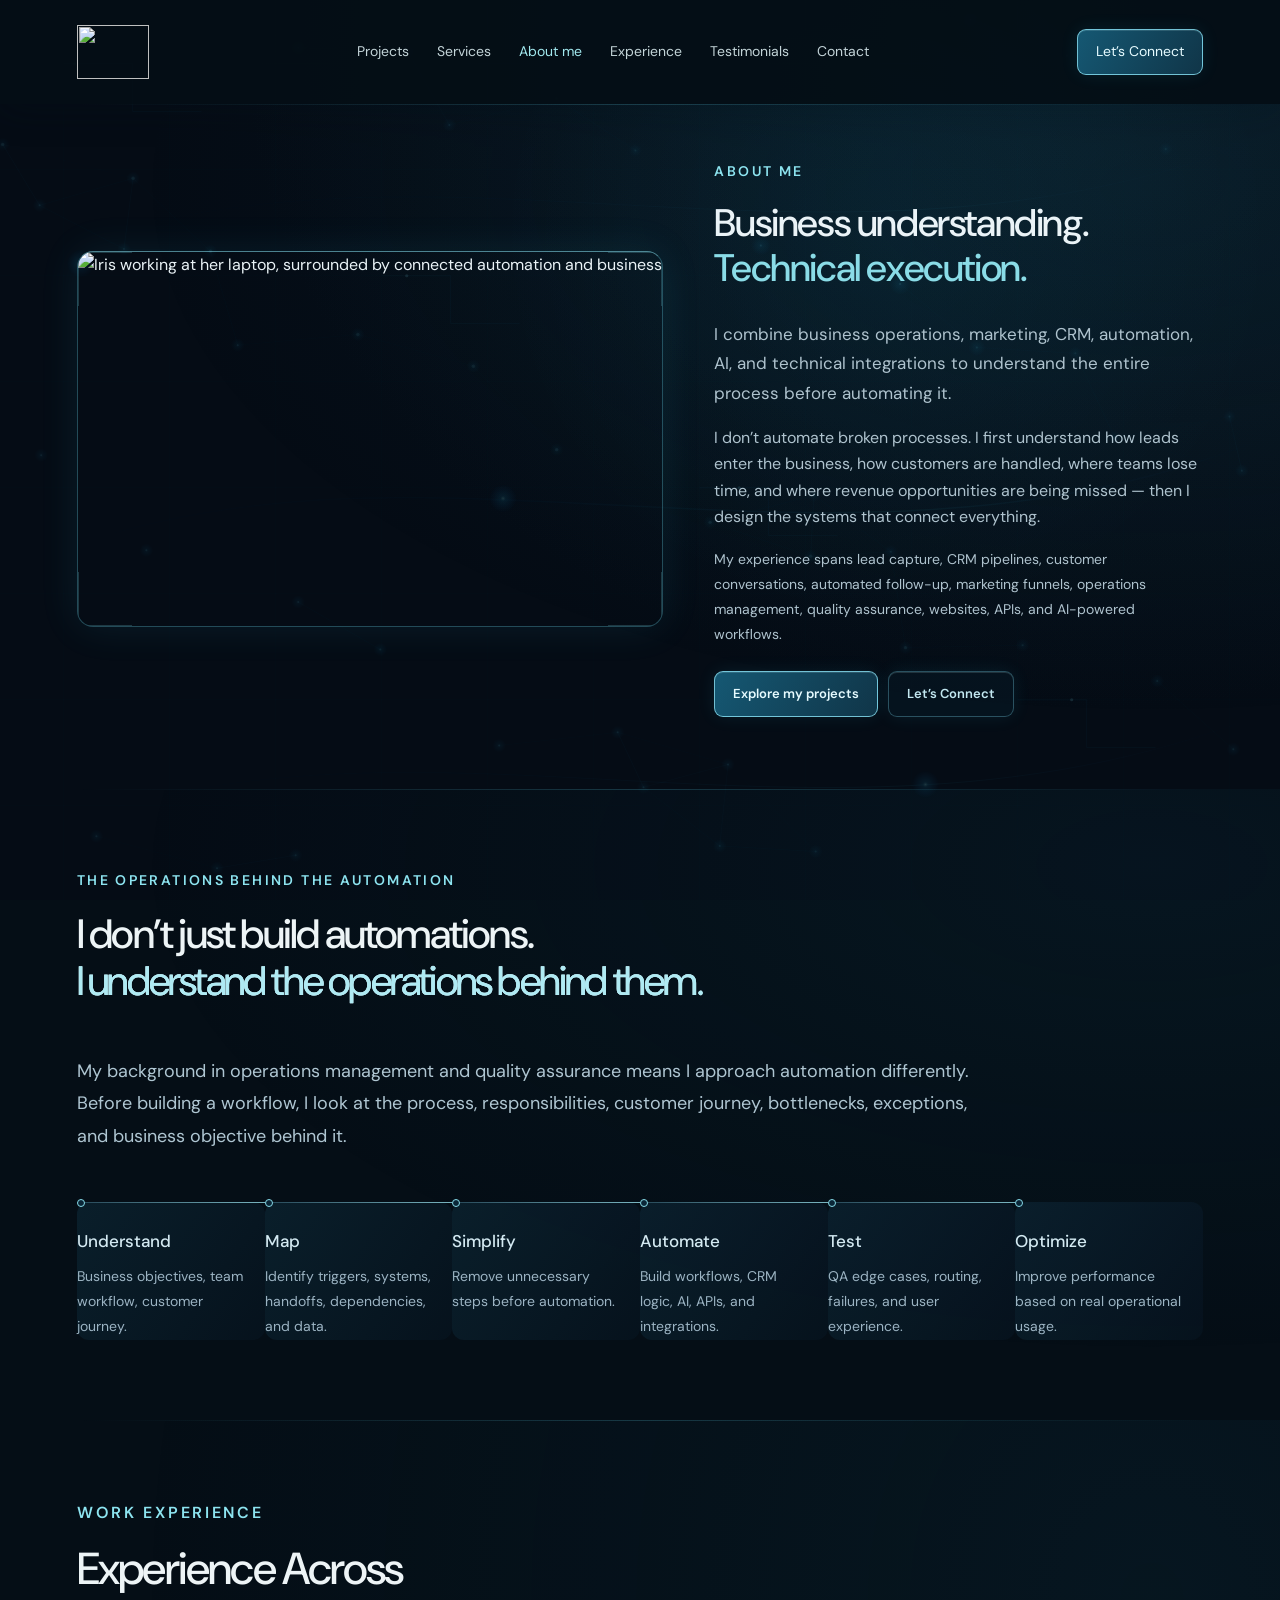
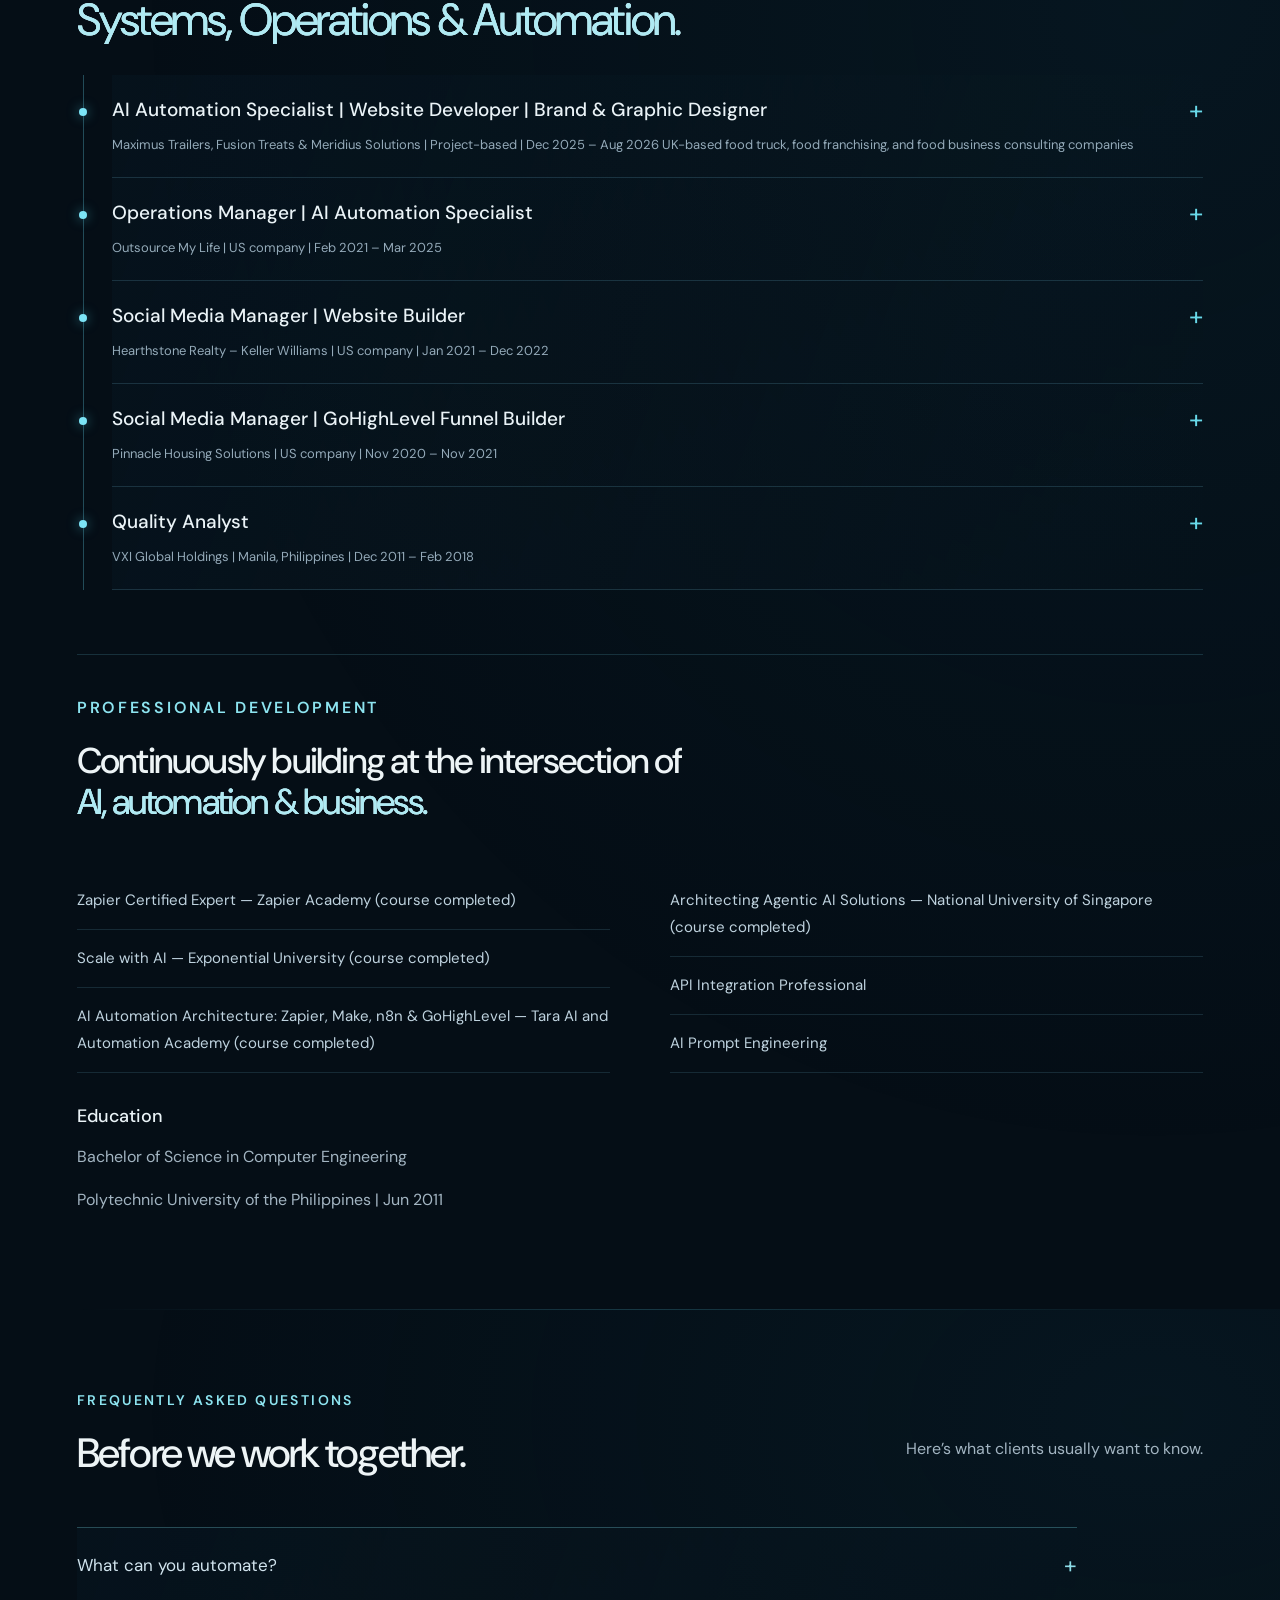
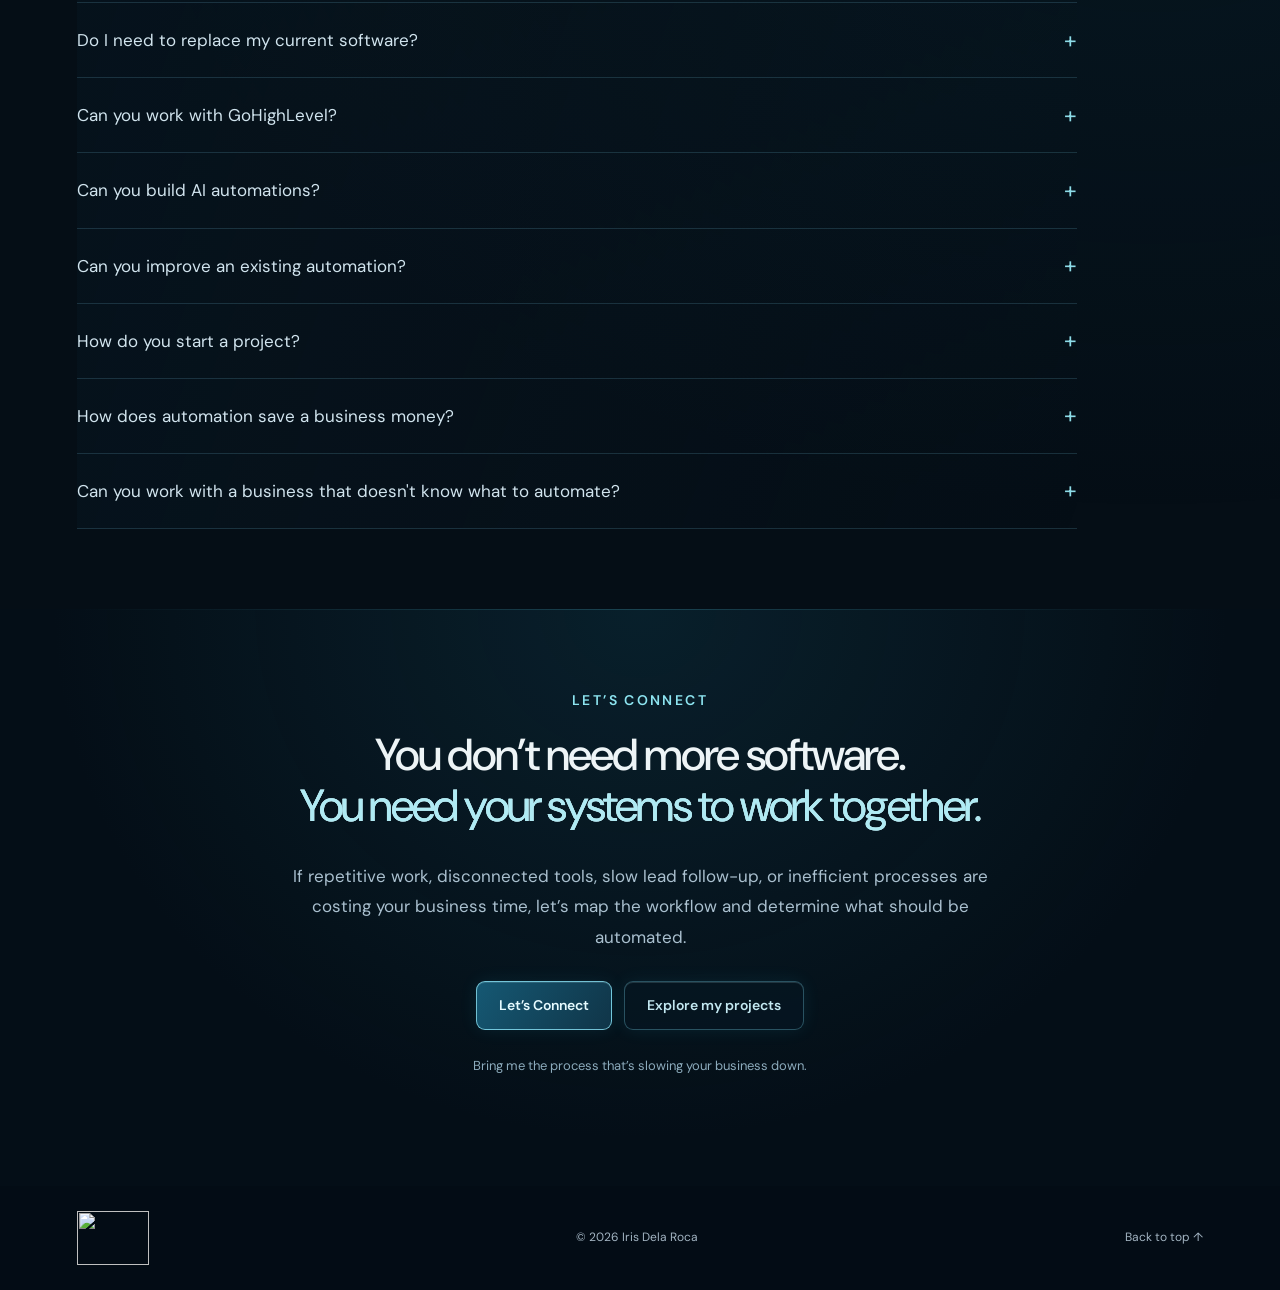
==== about.html @ f4da120c "Add files via upload" ====
<!doctype html><html lang="en"><head><meta charset="utf-8"><meta name="viewport" content="width=device-width,initial-scale=1"><meta name="theme-color" content="#030b16"><title>About Iris — Iris Dela Roca</title><meta name="description" content="Iris Dela Roca — AI & Workflow Automation Engineer. Explore AI agents, CRM workflows, API integrations, and business automation systems for US and UK clients."><link rel="icon" href="favicon.svg"><link rel="stylesheet" href="style.css?v=cyan-1"><link rel="stylesheet" href="effects.css?v=cyan-1"><link rel="stylesheet" href="hero-cinematic.css?v=3"><link rel="stylesheet" href="layout-refinement.css?v=7"><link rel="stylesheet" href="about-expansion.css?v=3"><link rel="stylesheet" href="connected-theme.css?v=1"></head><body class="about-route"><div class="ambient-scene" aria-hidden="true"><canvas id="neural-canvas"></canvas><div class="ambient-light"></div></div><a class="skip" href="#main">Skip to content</a><header><a class="signature brand-lockup" href="index.html" aria-label="Iris Dela Roca home"><img class="brand-logo" src="assets/idr-transparent.png" alt="" width="141" height="106"></a><nav aria-label="Main navigation"><a href="index.html#work">Projects</a><a href="index.html#services">Services</a><a href="about.html" aria-current="page">About me</a><a href="#experience">Experience</a><a href="index.html#testimonials">Testimonials</a><a href="index.html#contact">Contact</a></nav><a class="nav-contact" href="index.html#contact">Let’s Connect</a></header><main id="main" class="about-page"><section class="about-live-layout" aria-labelledby="about-page-title"><div class="about-art-crop"><div class="corner-signals" aria-hidden="true"><i></i><i></i><i></i><i></i></div><img src="assets/about-iris-full.png" alt="Iris working at her laptop, surrounded by connected automation and business workflow diagrams" width="1991" height="790" fetchpriority="high"></div><div class="about-live-copy"><p class="eyebrow">ABOUT ME</p><h1 id="about-page-title">Business understanding.<br><span>Technical execution.</span></h1><p class="lead">I combine business operations, marketing, CRM, automation, AI, and technical integrations to understand the entire process before automating it.</p><p>I don’t automate broken processes. I first understand how leads enter the business, how customers are handled, where teams lose time, and where revenue opportunities are being missed — then I design the systems that connect everything.</p><p class="about-experience-note">My experience spans lead capture, CRM pipelines, customer conversations, automated follow-up, marketing funnels, operations management, quality assurance, websites, APIs, and AI-powered workflows.</p><div class="actions"><a class="button" href="index.html#work">Explore my projects</a><a class="button secondary" href="index.html#contact">Let’s Connect</a></div></div></section><section id="about-difference" class="section about-difference"><div class="section-heading"><div><p class="eyebrow">THE OPERATIONS BEHIND THE AUTOMATION</p><h2>I don’t just build automations.<br><em>I understand the operations behind them.</em></h2></div></div><p class="difference-copy">My background in operations management and quality assurance means I approach automation differently. Before building a workflow, I look at the process, responsibilities, customer journey, bottlenecks, exceptions, and business objective behind it.</p><ol class="method-flow"><li><span class="method-node" aria-hidden="true"></span><h3>Understand</h3><p>Business objectives, team workflow, customer journey.</p></li><li><span class="method-node" aria-hidden="true"></span><h3>Map</h3><p>Identify triggers, systems, handoffs, dependencies, and data.</p></li><li><span class="method-node" aria-hidden="true"></span><h3>Simplify</h3><p>Remove unnecessary steps before automation.</p></li><li><span class="method-node" aria-hidden="true"></span><h3>Automate</h3><p>Build workflows, CRM logic, AI, APIs, and integrations.</p></li><li><span class="method-node" aria-hidden="true"></span><h3>Test</h3><p>QA edge cases, routing, failures, and user experience.</p></li><li><span class="method-node" aria-hidden="true"></span><h3>Optimize</h3><p>Improve performance based on real operational usage.</p></li></ol></section><section id="experience" class="section"><p class="eyebrow">WORK EXPERIENCE</p><h2>Experience Across<br><em>Systems, Operations &amp; Automation.</em></h2><div class="timeline"><details class="experience"><summary><span><h3>AI Automation Specialist | Website Developer | Brand &amp; Graphic Designer</h3><p>Maximus Trailers, Fusion Treats &amp; Meridius Solutions | Project-based | Dec 2025 – Aug 2026 UK-based food truck, food franchising, and food business consulting companies</p></span><span class="plus">+</span></summary><ul><li>Engaged by the founder of three UK-based businesses to deliver website development, brand design, marketing collateral, and CRM automation solutions.</li><li>Developed the Meridius Solutions website and created its logo and branded marketing materials for a franchise exhibition in London.</li><li>Designed business cards, banners, brochures, and flyers to support food business branding, franchise promotions, and marketing campaigns.</li><li>Configured GoHighLevel lead-capture and automated follow-up workflows to support customer inquiry management.</li><li>Delivered website, design, and automation projects during a UK engagement that included on-site work in Nottingham.</li></ul></details><details class="experience" ><summary><span><h3>Operations Manager | AI Automation Specialist</h3><p>Outsource My Life | US company | Feb 2021 – Mar 2025</p></span><span class="plus">+</span></summary><ul><li>Administered GoHighLevel and Podio CRM infrastructure for a 15-agent team, supporting contact management, pipeline tracking, and automated follow-up.</li><li>Built automated lead-capture and multi-channel follow-up workflows across email, SMS, calls, and messaging for real estate lead generation.</li><li>Configured GoHighLevel calendars, forms, funnels, and workflows to support lead management and customer onboarding.</li><li>Managed ClickUp task boards and coordinated team onboarding, contracts, and training schedules.</li><li>Oversaw payroll, invoicing, operational data monitoring, transaction deadlines, and document submissions.</li><li>Coordinated client status updates, agent meetings, and action items.</li></ul></details><details class="experience" ><summary><span><h3>Social Media Manager | Website Builder</h3><p>Hearthstone Realty – Keller Williams | US company | Jan 2021 – Dec 2022</p></span><span class="plus">+</span></summary><ul><li>Developed and maintained the company website, including property listings, branding, and lead-capture forms.</li><li>Managed Facebook, Instagram, and LinkedIn content, producing branded visual assets for real estate marketing and property promotions.</li><li>Coordinated digital marketing campaigns across social and web channels to support engagement and inbound inquiries.</li></ul></details><details class="experience" ><summary><span><h3>Social Media Manager | GoHighLevel Funnel Builder</h3><p>Pinnacle Housing Solutions | US company | Nov 2020 – Nov 2021</p></span><span class="plus">+</span></summary><ul><li>Built GoHighLevel funnels and automated lead-capture workflows to convert web-form and Facebook inquiries into managed buyer records.</li><li>Maintained contact and transaction data across Podio and other CRM systems.</li><li>Managed social media content and designed branded marketing materials.</li><li>Supported outbound calling and messaging campaigns using Mojo Dialer, Batch Dialer, and Lead Sherpa.</li><li>Coordinated buyer communications, appointments, transaction documentation, and follow-up activities.</li></ul></details><details class="experience" ><summary><span><h3>Quality Analyst</h3><p>VXI Global Holdings | Manila, Philippines | Dec 2011 – Feb 2018</p></span><span class="plus">+</span></summary><ul><li>Analyzed quality and performance trends, investigated process issues, and recommended corrective actions.</li><li>Provided feedback to product teams to support improvements in user experience.</li></ul></details></div><div id="professional-development" class="about-learning experience-learning"><div class="section-heading"><div><p class="eyebrow">PROFESSIONAL DEVELOPMENT</p><h2>Continuously building at the intersection of<br><em>AI, automation &amp; business.</em></h2></div></div><ul><li>Zapier Certified Expert — Zapier Academy (course completed)</li><li>Scale with AI — Exponential University (course completed)</li><li>AI Automation Architecture: Zapier, Make, n8n &amp; GoHighLevel — Tara AI and Automation Academy (course completed)</li><li>Architecting Agentic AI Solutions — National University of Singapore (course completed)</li><li>API Integration Professional</li><li>AI Prompt Engineering</li></ul><div><h3>Education</h3><p>Bachelor of Science in Computer Engineering</p><p class="muted">Polytechnic University of the Philippines | Jun 2011</p></div></div></section><section id="about-faq" class="section about-faq"><div class="section-heading"><div><p class="eyebrow">FREQUENTLY ASKED QUESTIONS</p><h2>Before we work together.</h2></div><p>Here’s what clients usually want to know.</p></div><div class="faq-list"><details><summary>What can you automate?<span aria-hidden="true">+</span></summary><div><p>I can automate lead capture, follow-up, CRM updates, notifications, customer communications, task routing, onboarding, marketing workflows, data synchronization, reporting processes, and many repetitive operational tasks. The exact architecture depends on how your business currently operates.</p></div></details><details><summary>Do I need to replace my current software?<span aria-hidden="true">+</span></summary><div><p>Not necessarily. I first assess the tools you already use. When possible, I connect and improve your existing stack through native integrations, APIs, webhooks, Zapier, Make, n8n, or GoHighLevel instead of forcing unnecessary platform changes.</p></div></details><details><summary>Can you work with GoHighLevel?<span aria-hidden="true">+</span></summary><div><p>Yes. My GoHighLevel work includes CRM configuration, pipelines, workflows, lead capture, forms, funnels, calendars, contact management, automated email/SMS follow-up, and integrations with external systems.</p></div></details><details><summary>Can you build AI automations?<span aria-hidden="true">+</span></summary><div><p>Yes. I work with AI-powered workflows, AI agents, LLM-based systems, automated customer interactions, routing logic, and integrations connecting AI with business applications.</p></div></details><details><summary>Can you improve an existing automation?<span aria-hidden="true">+</span></summary><div><p>Yes. I can audit the current workflow, identify unnecessary steps, broken logic, duplicate actions, poor handoffs, missing error handling, and opportunities to simplify the architecture.</p></div></details><details><summary>How do you start a project?<span aria-hidden="true">+</span></summary><div><p>I start by understanding the business objective and current workflow. Then I map the process, identify automation opportunities, design the architecture, build the system, test edge cases, and refine it before deployment.</p></div></details><details><summary>How does automation save a business money?<span aria-hidden="true">+</span></summary><div><p>Automation reduces the time employees spend on repetitive administrative work, minimizes avoidable manual errors, improves response speed, and allows teams to focus on work that requires human judgment, selling, service, and strategy.</p></div></details><details><summary>Can you work with a business that doesn't know what to automate?<span aria-hidden="true">+</span></summary><div><p>Yes. You don't need to arrive with a technical specification. Show me how the business currently works, where your team spends time, and where problems occur. I can help identify processes that are strong candidates for automation.</p></div></details></div></section><section class="section about-final-cta"><p class="eyebrow">LET’S CONNECT</p><h2>You don’t need more software.<br><em>You need your systems to work together.</em></h2><p>If repetitive work, disconnected tools, slow lead follow-up, or inefficient processes are costing your business time, let’s map the workflow and determine what should be automated.</p><div class="actions"><a class="button" href="mailto:Irisdigitalcreatives@gmail.com?subject=Discovery%20Call%20Inquiry">Let’s Connect</a><a class="button secondary" href="index.html#work">Explore my projects</a></div><p class="cta-note">Bring me the process that’s slowing your business down.</p></section></main><footer><a class="signature brand-lockup" href="index.html" aria-label="Iris Dela Roca home"><img class="brand-logo" src="assets/idr-transparent.png" alt="" width="141" height="106"></a><p>© 2026 Iris Dela Roca</p><a href="index.html">Back to top ↑</a></footer><script src="effects.js?v=refined-2" defer></script><script src="about-motion.js" defer></script><script src="connected-theme.js" defer></script></body></html>
---- style.css ----
@import url('https://fonts.googleapis.com/css2?family=Barlow+Condensed:wght@600;700;800&family=DM+Sans:wght@400;500;600;700&family=Allura&display=swap');
:root{color-scheme:dark;--bg:#040b12;--surface:#081420;--pink:#68dfff;--text:#edf6f8;--muted:#adbec3;--line:#153552}*{box-sizing:border-box}html{scroll-behavior:smooth;scroll-padding-top:30px}body{margin:0;background:var(--bg);color:var(--text);font-family:'DM Sans',Arial,sans-serif;font-size:16px;line-height:1.7}a{color:inherit;text-decoration:none}a,summary{ -webkit-tap-highlight-color:transparent}a:focus-visible,summary:focus-visible{outline:2px solid var(--pink);outline-offset:6px}a:hover{color:var(--pink)}header{max-width:1440px;margin:auto;padding:25px 5%;display:flex;align-items:center;justify-content:space-between;gap:28px;border-bottom:1px solid var(--line)}.signature{font-family:'Allura','Brush Script MT',cursive;font-size:36px;white-space:nowrap;line-height:1.1}.signature span{font-family:Georgia;font-size:25px;color:var(--pink);margin-left:6px}nav{display:flex;gap:24px;font-size:14px}nav a{color:#c3d4d8}.nav-contact{font-size:14px;border:1px solid #406069;padding:10px 18px;border-radius:30px}.nav-contact span{margin-left:10px}.hero{max-width:1440px;margin:auto;min-height:690px;padding:80px 5% 0;position:relative;display:grid;grid-template-columns:1fr 1fr;align-items:center;overflow:hidden;background:radial-gradient(ellipse at 75% 43%,#102d4766,transparent 65%)}.hero-copy{position:relative;z-index:2;padding-bottom:60px}.eyebrow{font-size:12px;letter-spacing:2.7px;font-weight:600;color:var(--pink);margin:0 0 26px}.hero h1{font-family:'Barlow Condensed','Arial Narrow',sans-serif;font-size:clamp(88px,9.6vw,150px);font-weight:800;line-height:.95;letter-spacing:-2px;text-transform:uppercase;margin:0 0 26px;position:relative}.hero h1 span{color:#9deaff;text-shadow:0 2px 0 #24778d,0 0 35px #32ccf540}.hero h1 i{font-size:62px;font-style:normal;position:absolute;top:16px;margin-left:24px;color:#87e6ff;font-weight:400}.hero-description{max-width:460px;color:#bfd4d9;font-size:17px;line-height:1.9}.actions{display:flex;gap:14px;margin-top:28px;flex-wrap:wrap}.button{padding:13px 23px;border-radius:5px;background:var(--pink);color:#091622;font-weight:700;font-size:14px;box-shadow:0 0 30px #57dcff25;transition:transform .2s}.button:hover{transform:translateY(-3px);color:#091622;background:#9deaff}.button span{margin-left:24px}.button.secondary{background:transparent;border:1px solid #486870;color:var(--text);box-shadow:none}.location{font-size:13px;color:var(--muted);margin-top:28px}.location span{padding:0 10px;color:#436a74}.hero-visual{position:relative;align-self:stretch;display:flex;align-items:center;margin-left:-35px}.hero-visual img{display:block;width:118%;max-width:750px;height:auto;margin-left:-8%;mix-blend-mode:screen}.visual-tag{position:absolute;background:#0a1926d9;border:1px solid #3a7b8c;border-radius:5px;box-shadow:0 0 25px #54d4f622;padding:11px 17px;font-size:12px;letter-spacing:2px;backdrop-filter:blur(10px)}.tag-one{top:14%;right:8%;transform:rotate(7deg)}.tag-two{bottom:22%;left:4%;transform:rotate(-6deg)}.visual-caption{position:absolute;bottom:10%;right:6%;font-size:11px;letter-spacing:2px;color:#9ad1df}.hero-bottom{grid-column:1/-1;display:flex;justify-content:space-between;padding:22px 0;border-top:1px solid var(--line);font-size:12px;letter-spacing:1.5px;color:#9bb4bb}.tools{padding:28px 5%;border-block:1px solid var(--line);background:#07121d;display:flex;justify-content:center;gap:4%;align-items:center;flex-wrap:wrap;font-size:21px;font-weight:600;color:#c8d5d9}.tools b{color:#55b8d2;font-size:17px}.section{max-width:1280px;margin:auto;padding:98px 40px;border-bottom:1px solid var(--line)}h2{font-size:clamp(36px,4.5vw,62px);line-height:1.13;font-weight:500;letter-spacing:-2px;margin:0 0 40px}h2 em{font-family:Georgia,serif;font-weight:400;color:var(--pink)}.about{display:grid;grid-template-columns:.9fr 1.3fr;gap:80px}.lead{font-size:17px;color:#c2d1d5;margin:0;line-height:1.95}.text-link{color:var(--pink);border-bottom:1px solid #356a78;display:inline-block;padding-bottom:4px;font-size:14px}.facts{display:flex;gap:25px;justify-content:space-between;margin-top:35px;padding-top:25px;border-top:1px solid var(--line)}.facts strong{display:block;font-size:25px;font-weight:500}.facts span{font-size:12px;color:var(--muted)}.section-heading{display:flex;justify-content:space-between;align-items:end;gap:25px}.section-heading>p{font-size:14px;color:var(--muted);margin-bottom:43px}.service-grid{display:grid;grid-template-columns:repeat(4,1fr);border:1px solid var(--line)}.service{background:linear-gradient(140deg,#0c1e2e,#060f17);padding:30px 26px;display:flex;flex-direction:column;border-right:1px solid var(--line)}.service:last-child{border:0}.number{color:var(--pink);font-size:13px;letter-spacing:1px}h3{font-size:23px;line-height:1.3;font-weight:500;margin:28px 0 16px}.service p{font-size:15px;line-height:1.8;color:var(--muted);margin:0 0 30px}.meta{font-size:12px;color:#98d3e3;margin-top:auto}.skills{border:1px solid var(--line);border-top:0;padding:20px 26px}.skills summary{cursor:pointer;list-style:none;font-size:14px;display:flex;justify-content:space-between}.skills>div{display:grid;grid-template-columns:1fr 1fr;gap:8px 35px;color:var(--muted);font-size:15px}.work-grid{display:grid;grid-template-columns:1fr 1fr;gap:22px}.work-card{padding:34px;background:radial-gradient(ellipse at 100% 0%,#20536070,transparent 65%),#08141f;border:1px solid #193f63;position:relative;min-height:310px;transition:border-color .2s}.work-card:hover{border-color:var(--pink)}.work-top{display:flex;justify-content:space-between;gap:20px;align-items:center;font-size:12px;color:#9dd3e1}.work-top>span:first-child{font:italic 28px Georgia;color:#509aae}.work-card h3{font-size:29px;max-width:440px;margin:34px 0 18px}.work-card p{font-size:15px;color:var(--muted);max-width:490px}.experience{border-top:1px solid var(--line);padding:25px 0}.experience:last-child{border-bottom:1px solid var(--line)}.experience summary{list-style:none;display:flex;gap:30px;cursor:pointer;align-items:start}.experience summary::-webkit-details-marker,.skills summary::-webkit-details-marker{display:none}.experience .number{padding-top:6px}.experience h3{font-size:21px;margin:0 0 10px}.experience summary p{margin:0;color:var(--muted);font-size:14px}.plus{color:var(--pink);font-size:26px;margin-left:auto;line-height:1}.experience[open] .plus{transform:rotate(45deg)}.experience ul{padding-left:65px;max-width:1050px;font-size:15px;color:#b7c7cb}.experience li{margin:10px 0}.development{display:grid;grid-template-columns:1.25fr 1fr;gap:65px;padding-top:30px}.development h3{font-size:19px}.development p,.development li{font-size:14px;color:var(--muted)}.development ul{padding-left:20px}.testimonials{text-align:center}.testimonial-empty{max-width:650px;margin:auto;padding:12px 30px 28px;border:1px solid var(--line);background:linear-gradient(110deg,#0b1d2d,#07111b)}.testimonial-empty>span{font:70px Georgia;color:var(--pink);line-height:1.2}.testimonial-empty p{margin:0;color:var(--muted)}.contact{background:radial-gradient(ellipse at 90% 100%,#175d7055,transparent 65%);padding-bottom:85px}.contact h2{font-size:clamp(48px,6.4vw,90px)}.contact h2>span{float:right;color:var(--pink)}.email{display:inline-block;font-size:clamp(18px,2.5vw,31px);border-bottom:1px solid var(--pink);padding-bottom:7px;overflow-wrap:anywhere}.contact-links{display:flex;flex-wrap:wrap;gap:40px;margin-top:38px;color:var(--muted);font-size:14px}footer{max-width:1280px;margin:auto;padding:35px 40px;display:flex;align-items:center;justify-content:space-between;gap:20px}footer p,footer>a:last-child{font-size:12px;color:var(--muted)}.skip{position:fixed;top:-100px;background:var(--pink);color:black;z-index:10;padding:12px}.skip:focus{top:0}@media(min-width:1600px){.hero{min-height:780px}}@media(max-width:1100px){nav{gap:15px}header{flex-wrap:wrap}header nav{order:3;width:100%;justify-content:center}.hero{min-height:620px;padding-top:50px}.service-grid{grid-template-columns:1fr 1fr}.service:nth-child(2){border-right:0}.service:nth-child(-n+2){border-bottom:1px solid var(--line)}.about{gap:40px}.hero h1 i{font-size:40px}.visual-caption{display:none}}@media(max-width:700px){header{padding:22px 6%;gap:22px}.signature{font-size:32px}nav{overflow:auto;justify-content:flex-start!important;gap:23px;padding-bottom:4px}.nav-contact{font-size:12px;padding:8px 12px}.hero{display:flex;flex-direction:column;padding:48px 6% 0;align-items:stretch}.hero-copy{padding:0}.hero h1{font-size:clamp(82px,19vw,132px)}.hero h1 i{font-size:46px}.eyebrow{font-size:11px;letter-spacing:1.8px}.hero-description{font-size:15px}.hero-visual{margin:-15px -6% 0;height:auto;aspect-ratio:1/1}.hero-visual img{width:100%;margin:0}.tag-one{right:10%;top:17%}.tag-two{left:8%;bottom:16%}.hero-bottom{font-size:10px;letter-spacing:.5px;gap:22px}.tools{font-size:16px;gap:15px 22px;padding:22px}.tools b{font-size:12px}.section{padding:65px 6%}.about{grid-template-columns:1fr;gap:32px}.lead{font-size:16px}.facts{gap:18px}.facts strong{font-size:23px}.facts span{font-size:12px}.section-heading{display:block}.section-heading>p{margin-top:-18px;margin-bottom:28px}.service-grid,.work-grid,.skills>div,.development{grid-template-columns:1fr}.service{border-right:0;border-bottom:1px solid var(--line)!important;padding:27px}.service:last-child{border-bottom:0!important}.service h3{margin-top:20px}.service p{margin-bottom:18px}.work-card{padding:26px;min-height:0}.work-card h3{font-size:27px}.experience summary{gap:15px}.experience h3{font-size:18px}.experience ul{padding-left:37px;font-size:14px}.development{gap:12px}.contact-links{gap:20px;flex-direction:column}.contact h2>span{font-size:50px}.email{font-size:18px}.contact{padding-bottom:60px}footer{padding:28px 6%;flex-wrap:wrap}footer .signature{width:100%}h2{letter-spacing:-1.1px}.location{font-size:12px}}@media(prefers-reduced-motion:reduce){html{scroll-behavior:auto}*{transition:none!important}}

/* Portrait-led introduction matching the supplied reference. */
:root{--bg:#050e16;--pink:#43d8ff}body{background:linear-gradient(115deg,#081420 0%,#050d15 60%);background-attachment:fixed}header{border-bottom:0}.reference-hero{max-width:1200px;min-height:740px;padding:100px 5% 135px;display:grid;grid-template-columns:minmax(0,1.24fr) minmax(0,1fr);gap:65px;align-items:center;background:none;overflow:visible}.reference-hero .hero-copy{padding:0}.reference-hero .eyebrow{font-size:11px;letter-spacing:2.4px;margin:0 0 13px}.reference-hero h1{font-family:Georgia,'Times New Roman',serif;font-size:clamp(42px,4.8vw,64px);line-height:1.13;letter-spacing:-2.3px;text-transform:none;margin:0 0 24px;font-weight:700;white-space:nowrap}.reference-hero .hero-role{font-family:'DM Sans',Arial,sans-serif;font-size:clamp(30px,3.4vw,44px);line-height:1.27;letter-spacing:0;font-weight:700;margin:0 0 24px}.hero-role span{color:var(--pink)}.hero-subtitle{font-size:16px;line-height:1.55;margin:0 0 12px}.reference-hero .hero-description{font-size:14px;line-height:1.65;color:#97a6aa;max-width:520px;margin:0}.hero-motto{font-size:12px;font-weight:700;letter-spacing:2.3px;color:var(--pink);margin:18px 0 30px}.reference-hero .actions{gap:11px;margin:0}.reference-hero .button{font-size:13px;padding:10px 20px;border-radius:6px;box-shadow:none;line-height:1.6}.reference-hero .button span{margin-left:8px}.reference-hero .button.secondary{border-color:#183e61;font-weight:500;background:#0b1d2d66}.portrait-frame{position:relative;width:100%;max-width:420px;justify-self:end;aspect-ratio:335/420}.portrait-frame img{display:block;position:relative;width:100%;height:100%;object-fit:cover;object-position:50% center;border-radius:49% 49% 24% 24% / 29% 29% 20% 20%;border:1px solid #51c6e5;box-shadow:0 18px 50px #37caf118}.portrait-backdrop{position:absolute;inset:14% -3.5% -4% 5%;background:var(--pink);border-radius:50%;transform:rotate(-10deg)}.portrait-dot{position:absolute;border-radius:50%;background:var(--pink)}.dot-top{right:-3%;top:9%;width:16px;height:16px}.dot-bottom{left:-3%;bottom:17%;width:8px;height:8px}@media(max-width:1100px){.reference-hero{gap:50px;padding-top:80px;padding-bottom:110px;min-height:670px}.reference-hero h1{font-size:52px}.reference-hero .hero-role{font-size:36px}.hero-subtitle{font-size:14px}.reference-hero .hero-description{font-size:13px}.hero-motto{font-size:11px}.reference-hero .button{font-size:12px}}@media(max-width:760px){.reference-hero{padding:55px 6% 75px;min-height:0;grid-template-columns:1fr;gap:50px}.reference-hero h1{font-size:clamp(38px,9vw,58px);white-space:normal;letter-spacing:-1.5px}.reference-hero .hero-role{font-size:clamp(28px,6.5vw,38px)}.reference-hero .hero-description{font-size:16px}.hero-subtitle{font-size:16px}.reference-hero .eyebrow{font-size:12px}.reference-hero .button{font-size:14px}.hero-motto{font-size:12px}.portrait-frame{justify-self:center;width:85%;max-width:380px}.reference-hero .actions{margin:0}}

/* Personal introduction: deliberate entrance motion and a signature accent. */
.reference-hero .eyebrow{font-size:14px;letter-spacing:1.4px;text-transform:none}
.reference-hero h1.iris-name{position:relative;display:table;font-size:clamp(76px,8vw,108px);line-height:1.05;letter-spacing:-4px;margin:0 0 28px;padding-bottom:10px}
.reference-hero h1.iris-name .iris-letter{display:inline-block;color:#edf6f8;text-shadow:none;animation:iris-letter-in 900ms cubic-bezier(.2,.7,.2,1) both}
.iris-letter:nth-child(2){animation-delay:90ms!important}.iris-letter:nth-child(3){animation-delay:180ms!important}.iris-letter:nth-child(4){animation-delay:270ms!important}
.iris-name:after{content:"";position:absolute;bottom:0;left:3px;width:100%;height:2px;background:linear-gradient(90deg,#43d8ff,#b9f0ff,transparent);transform-origin:left;animation:iris-underline 1s cubic-bezier(.16,1,.3,1) 500ms both}
.reference-hero .hero-role .your-script{font-family:'Allura','Brush Script MT',cursive;font-size:1.6em;font-weight:400;color:#fff;line-height:.7;display:inline-block;vertical-align:baseline;margin-right:8px;letter-spacing:0;text-shadow:none}
.reference-hero .hero-role{line-height:1.38}.reference-hero .hero-subtitle,.reference-hero .hero-description,.reference-hero .hero-motto,.reference-hero .actions{animation:iris-rise-in 800ms ease-out 250ms both}
.reference-hero .portrait-frame{animation:iris-rise-in 1100ms cubic-bezier(.2,.7,.2,1) 150ms both}
.portrait-backdrop{animation:iris-halo-breathe 4s ease-in-out 2}
.reference-hero .button{transition:transform 200ms ease,box-shadow 200ms ease,background 200ms ease}
.reference-hero .button:hover{transform:translateY(-3px);box-shadow:0 8px 25px #43d8ff25}
@keyframes iris-letter-in{from{opacity:0;transform:translateY(22px) rotate(3deg);filter:blur(5px)}to{opacity:1;transform:translateY(0) rotate(0);filter:blur(0)}}
@keyframes iris-underline{from{transform:scaleX(0);opacity:0}to{transform:scaleX(1);opacity:1}}
@keyframes iris-rise-in{from{opacity:0;transform:translateY(16px)}to{opacity:1;transform:translateY(0)}}
@keyframes iris-halo-breathe{0%,100%{transform:rotate(-10deg) scale(1)}50%{transform:rotate(-7deg) scale(1.025)}}
@media(max-width:760px){.reference-hero h1.iris-name{font-size:80px;letter-spacing:-3px}.reference-hero .hero-role .your-script{margin-right:4px}}
@media(prefers-reduced-motion:reduce){.reference-hero *, .reference-hero *:after{animation:none!important;transition:none!important}.reference-hero .button:hover{transform:none}}

/* Seamless left-to-right tool marquee with a persistent pause control. */
.tools{position:relative;display:block;padding:25px 68px 25px 0;overflow:hidden}
.tools-window{overflow:hidden;mask-image:linear-gradient(90deg,transparent,#000 4%,#000 96%,transparent)}
.tools-track{display:flex;width:max-content;animation:tools-drift-right 32s linear infinite;will-change:transform}
.tools-group{display:flex;align-items:center;justify-content:space-around;flex:0 0 auto;list-style:none;gap:56px;min-width:calc(100vw - 68px);padding:0 28px;margin:0}
.tool-item{display:flex;align-items:center;gap:13px;white-space:nowrap;font-size:21px;font-weight:600;color:#cddbdf}
.tool-item img{width:30px;height:30px;object-fit:contain;flex-shrink:0}
.tools-toggle{position:absolute;right:18px;top:50%;transform:translateY(-50%);width:34px;height:34px;display:grid;place-items:center;border:1px solid #415d65;border-radius:50%;background:#0b1c2b;color:#c7e7ef;font:15px Arial;cursor:pointer}
.tools-toggle:hover{border-color:var(--pink);color:#fff}.tools-toggle:focus-visible{outline:2px solid var(--pink);outline-offset:4px}
.tools.is-paused .tools-track,.tools:has(.tools-window:hover) .tools-track{animation-play-state:paused}
@keyframes tools-drift-right{from{transform:translateX(-50%)}to{transform:translateX(0)}}
@media(max-width:700px){.tools{padding:22px 55px 22px 0}.tools-group{gap:32px;padding-inline:16px;min-width:calc(100vw - 55px)}.tool-item{font-size:18px;gap:10px}.tool-item img{width:27px;height:27px}.tools-toggle{right:11px;width:30px;height:30px}}
@media(prefers-reduced-motion:reduce){.tools{padding:24px 5%}.tools-window{mask-image:none}.tools-track{animation:none;transform:none;width:100%;will-change:auto}.tools-group{min-width:0;width:100%;flex-wrap:wrap;justify-content:center;gap:24px 36px;padding:0}.tools-group[aria-hidden="true"],.tools-toggle{display:none}}

/* Unnumbered section and card labels. */
.service h3{margin-top:0}.work-top>span:first-child{font:inherit;color:inherit}.experience ul{padding-left:22px}

/* Pink, two-row tech stack gallery. */
.tech-stack{position:relative;padding:58px 0 24px;overflow:hidden;border-block:1px solid #16395a;background:radial-gradient(ellipse at 50% 0%,#143a5e55,transparent 62%),#07121c}
.stack-heading{text-align:center;padding:0 24px 38px}.stack-heading h2{font-family:'DM Sans',Arial,sans-serif;font-size:38px;line-height:1.2;font-weight:700;letter-spacing:-1px;color:#55dbff;margin:0 0 12px}.stack-heading p{font-size:16px;line-height:1.6;color:#91bdc9;margin:0}
.stack-rows{display:grid;gap:20px}.stack-window{overflow:hidden;mask-image:linear-gradient(90deg,transparent,#000 3%,#000 97%,transparent)}.stack-track{display:flex;width:max-content;will-change:transform;animation:stack-slide-right 92s linear infinite}.stack-track.track-1{animation-duration:88s;animation-delay:-22s}
.stack-group{display:flex;list-style:none;gap:16px;flex-shrink:0;padding:0 16px 0 0;margin:0}
.stack-card{width:144px;min-height:150px;padding:23px 12px 18px;display:flex;flex-direction:column;align-items:center;justify-content:center;gap:13px;background:linear-gradient(145deg,#0c1f31,#091724);border:1px solid #194166;border-radius:13px;transition:border-color .2s,background .2s,box-shadow .2s}
.stack-card:hover{border-color:#59d8fa;background:#0f263c;box-shadow:inset 0 0 24px #43c5e712}.stack-logo{display:grid;place-items:center;width:54px;height:54px;padding:7px;border-radius:12px;background:#f3fcff;box-shadow:0 0 20px #50c9e912}.stack-logo img{display:block;width:100%;height:100%;object-fit:contain}.stack-name{font-size:14px;line-height:1.4;font-weight:600;color:#caeaf2;text-align:center;max-width:126px}


@keyframes stack-slide-right{from{transform:translateX(-50%)}to{transform:translateX(0)}}
@media(max-width:700px){.tech-stack{padding-top:42px}.stack-heading{padding-bottom:28px}.stack-heading h2{font-size:30px}.stack-heading p{font-size:14px}.stack-rows{gap:14px}.stack-card{width:124px;min-height:139px;padding:18px 10px 15px}.stack-group{gap:12px;padding-right:12px}.stack-name{font-size:13px}.stack-logo{width:49px;height:49px}}
@media(prefers-reduced-motion:reduce){.stack-track{animation:none;transform:none;width:100%;will-change:auto}.stack-window{mask-image:none;overflow:visible}.stack-group{flex-wrap:wrap;justify-content:center;gap:14px;width:100%;padding:0 20px}.stack-group[aria-hidden="true"]{display:none}.tech-stack{padding-bottom:35px}.stack-card{transition:none}}
.stack-logo{overflow:hidden}.stack-logo img[src*="capcut"]{filter:brightness(0)}

/* Compact tech-stack section. */
.tech-stack{padding:30px 0 26px}.stack-heading{padding-bottom:22px}.stack-heading h2{font-size:32px;margin-bottom:7px}.stack-heading p{font-size:15px}.stack-rows{gap:12px}.stack-card{min-height:116px;padding:13px 12px;gap:9px}.stack-logo{width:44px;height:44px;padding:6px;border-radius:10px}
@media(max-width:700px){.tech-stack{padding:25px 0 22px}.stack-heading{padding-bottom:19px}.stack-heading h2{font-size:28px}.stack-heading p{font-size:14px}.stack-card{min-height:110px;padding:12px 10px;gap:8px}.stack-logo{width:40px;height:40px}.stack-rows{gap:10px}}

/* Project gallery and readable workflow detail views. */
.project-grid{display:grid;grid-template-columns:repeat(2,minmax(0,1fr));gap:28px}.project-card{overflow:hidden;border:1px solid #193f63;border-radius:14px;background:linear-gradient(140deg,#0b1c2b,#07121d);display:flex;flex-direction:column;transition:border-color .2s,transform .2s}.project-card:hover{border-color:#55bad5;transform:translateY(-3px)}.project-preview{position:relative;display:block;appearance:none;width:100%;height:230px;padding:0;background:#f4f3f3;border:0;border-bottom:1px solid #193f63;cursor:zoom-in;overflow:hidden}.project-preview>img{display:block;width:100%;height:100%;object-fit:contain}.project-expand{position:absolute;right:14px;bottom:14px;border-radius:50%;width:34px;height:34px;display:grid;place-items:center;background:#0b1c2bed;color:#9beaff;border:1px solid #4a93a6;font-size:20px}.project-card-body{padding:28px;display:flex;flex-direction:column;flex:1}.project-card h3{font-size:25px;margin:0 0 15px;line-height:1.25}.project-card p{font-size:15px;line-height:1.8;color:#b4c6cb;margin:0 0 23px}.project-tags{list-style:none;display:flex;flex-wrap:wrap;gap:7px;padding:0;margin:0 0 24px}.project-tags li{border:1px solid #315a65;border-radius:20px;padding:4px 10px;font-size:12px;line-height:1.5;color:#acdfed;background:#0f263c77}.project-open{align-self:flex-start;margin-top:auto;background:none;padding:0 0 4px;border:0;border-bottom:1px solid #3f899d;color:#83e5ff;cursor:pointer;font:500 14px 'DM Sans',Arial,sans-serif}.project-open span{margin-left:8px}.project-open:hover{color:#fff}.project-wordmark{display:flex;height:100%;flex-direction:column;align-items:center;justify-content:center;font:500 32px 'DM Sans',Arial,sans-serif;color:#aaedff;background:radial-gradient(ellipse at center,#215968,#0a1927);letter-spacing:-1px}.project-wordmark span{font-size:13px;letter-spacing:1px;margin-top:14px;color:#abd4df}.project-preview:focus-visible,.project-open:focus-visible,.project-close:focus-visible{outline:2px solid #68dfff;outline-offset:-4px}.project-modal-open{overflow:hidden}.project-dialog{color:#edf6f8;background:#08131e;border:1px solid #4a93a7;border-radius:16px;width:min(1040px,calc(100% - 32px));max-height:90vh;padding:0;box-shadow:0 30px 120px #000a}.project-dialog::backdrop{background:#02060add;backdrop-filter:blur(7px)}.project-dialog-head{position:sticky;top:0;z-index:2;display:flex;justify-content:space-between;align-items:start;gap:20px;padding:25px 30px;background:#0a1927f5;border-bottom:1px solid #194165}.project-dialog h2{font:500 28px/1.25 'DM Sans',Arial,sans-serif;letter-spacing:-.5px;margin:0}.project-close{width:36px;height:36px;flex-shrink:0;border:1px solid #508998;border-radius:50%;background:#0f263c;color:#d3f6ff;font:28px/1 Arial;cursor:pointer}.project-dialog-body{padding:30px}.project-description{color:#c6d9de;font-size:16px;line-height:1.85;margin:0 0 20px}.project-dialog h3{font-size:19px;margin-top:25px}.project-steps{padding-left:22px;color:#b4c6cb;font-size:15px;line-height:1.8}.project-steps li{margin:8px 0}.project-figure{margin:30px 0 0}.project-figure img{display:block;width:100%;height:auto;border-radius:8px;background:#f5f5f5}.project-figure figcaption{padding:15px 0 0;font-size:14px;color:#87e6ff}.project-dialog-body>.button{display:inline-block;margin-top:18px}@media(max-width:700px){.project-grid{grid-template-columns:1fr;gap:23px}.project-preview{height:205px}.project-card-body{padding:23px}.project-card h3{font-size:23px}.project-dialog-head{padding:19px}.project-dialog h2{font-size:23px}.project-dialog-body{padding:20px}.project-wordmark{font-size:27px}.project-dialog{max-height:92dvh}}@media(prefers-reduced-motion:reduce){.project-card{transition:none}.project-card:hover{transform:none}}
---- effects.css ----
/* Atmospheric layers stay behind the original content and layout. */
body{isolation:isolate;background:#040b12}.ambient-scene{position:fixed;inset:0;z-index:-1;overflow:hidden;pointer-events:none;background:radial-gradient(ellipse at 85% 10%,#112c4580,transparent 55%),radial-gradient(ellipse at 10% 80%,#0e253a80,transparent 55%),#040b12}.ambient-scene canvas{position:absolute;inset:0;width:100%;height:100%;opacity:.78}.ambient-light{position:absolute;inset:-10%;background:radial-gradient(500px circle at var(--light-x,65%) var(--light-y,30%),#38d5ff14,transparent 75%);transition:opacity .7s;opacity:.9}
header{background:linear-gradient(180deg,#040b12d9,#040b1200)}.section{border-bottom-color:#69dfff29}.tech-stack{background:radial-gradient(ellipse at 50% 0%,#1a6c8228,transparent 70%),#060f18d9}.contact{background:radial-gradient(ellipse at 90% 100%,#15789230,transparent 65%)}.section-heading h2 em,.contact h2 em{ text-shadow:0 0 40px #48d9ff16 }
/* Moving edge light only on interactive surfaces. */
.project-card,.service,.testimonial-empty{position:relative}.project-card,.service{background:linear-gradient(140deg,#0c1f30e8,#07121de8)}.project-card::after,.service::after,.testimonial-empty::after{content:"";position:absolute;inset:0;border-radius:inherit;padding:1px;background:linear-gradient(110deg,transparent 12%,#61deff55 30%,#b1efffbb 43%,#69dfff66 50%,transparent 65%);background-size:300% 100%;mask:linear-gradient(#fff 0 0) content-box,linear-gradient(#fff 0 0);mask-composite:exclude;-webkit-mask:linear-gradient(#fff 0 0) content-box,linear-gradient(#fff 0 0);-webkit-mask-composite:xor;pointer-events:none;opacity:.25;animation:edge-current 12s linear infinite}.project-card:hover::after,.service:hover::after{opacity:1;animation-duration:5s}.service,.experience,.testimonial-empty{transition:background .3s,box-shadow .3s,border-color .3s}.service:hover,.experience:hover{background-color:#4ad9ff08;box-shadow:0 8px 38px #39d5ff0c}.project-card:hover{box-shadow:0 12px 45px #3ad0f814}.project-tags li{transition:background .2s,border-color .2s}.project-tags li:hover{border-color:#85e5ff;background:#55dbff17}
.button,.nav-contact,.project-open,.text-link{position:relative;transition:box-shadow .25s,background .25s,transform .25s,color .25s}.button{box-shadow:0 0 22px #43d8ff23,inset 0 1px 0 #fff3}.reference-hero .button{box-shadow:0 0 24px #43d8ff23}.button:hover,.reference-hero .button:hover{box-shadow:0 0 16px #43d8ff4a,0 8px 35px #43d8ff30;transform:translateY(-2px)}.nav-contact:hover{box-shadow:0 0 24px #58dcff2a;background:#5bd4f40d}.text-link:hover,.project-open:hover{text-shadow:0 0 15px #84e5ffaa}
/* Portrait halo moves independently of the photo; parallax is kept subtle. */
.portrait-frame{isolation:isolate}.portrait-frame::before,.portrait-frame::after{content:"";position:absolute;pointer-events:none;inset:-16px;border:1px solid #65dfff35;border-radius:48% 52% 41% 59% / 38% 49% 51% 62%;transform:translate3d(var(--portrait-x,0px),var(--portrait-y,0px),0);animation:portrait-field 18s ease-in-out infinite;z-index:-1}.portrait-frame::after{inset:-33px;border-style:dashed;border-color:#a7edff20;animation-direction:reverse;animation-duration:24s}.portrait-backdrop{box-shadow:0 0 45px #3cd6ff30;animation:iris-halo-breathe 8s ease-in-out infinite}.portrait-dot{box-shadow:0 0 15px #45d8ff99,0 0 30px #45d8ff33;animation:node-breathe 4s ease-in-out infinite}.dot-bottom{animation-delay:-2s}
/* Hover never alters either marquee's play state or speed. */
.stack-track,.tech-stack:hover .stack-track,.tech-stack:has(.stack-card:hover) .stack-track{animation-play-state:running!important}.stack-window{padding-block:6px}.stack-rows{gap:0}.stack-card{position:relative;transform-origin:center;transition:transform .25s,box-shadow .25s,border-color .25s,background .25s}.stack-card:hover{transform:scale(1.035);border-color:#7fe4ff;box-shadow:0 0 18px #4cd9ff2b,inset 0 0 16px #58dcff10}.stack-logo{transition:box-shadow .25s}.stack-card:hover .stack-logo{box-shadow:0 0 19px #8ce7ff66}
/* Intersection effects are progressive: content stays visible if JS fails. */
.motion-ready .scroll-reveal{opacity:0;translate:0 15px;transition:opacity .7s ease,translate .7s cubic-bezier(.2,.7,.2,1)}.motion-ready .scroll-reveal.is-visible{opacity:1;translate:0 0}
@keyframes edge-current{from{background-position:150% 0}to{background-position:-150% 0}}@keyframes portrait-field{0%,100%{rotate:-3deg;scale:1}50%{rotate:4deg;scale:1.025}}@keyframes node-breathe{0%,100%{opacity:.6;scale:.9}50%{opacity:1;scale:1.1}}
@media(max-width:700px){.ambient-scene canvas{opacity:.5}.ambient-light{display:none}.portrait-frame::after{inset:-20px}.portrait-frame::before{inset:-10px}.project-card::after,.service::after,.testimonial-empty::after{animation:none}.stack-rows{gap:0}.stack-card:hover{transform:scale(1.02)}}
@media(prefers-reduced-motion:reduce){html{scroll-behavior:auto}.ambient-light{display:none}.portrait-frame::before,.portrait-frame::after,.portrait-backdrop,.portrait-dot,.project-card::after,.service::after,.testimonial-empty::after{animation:none!important;transform:none!important;rotate:none!important;scale:none!important}.motion-ready .scroll-reveal{opacity:1;translate:none;transition:none}.stack-track{animation:none!important}.stack-card:hover,.button:hover,.reference-hero .button:hover{transform:none}.project-card,.service,.experience,.stack-card,.stack-logo,.button,.nav-contact,.project-open,.text-link{transition:none}}

/* Resolution-independent name and geometric orbit, inspired by the supplied mark. */
.reference-hero h1.iris-art-heading{width:290px;max-width:100%;padding:0;line-height:1;margin:0 0 28px}
.iris-art-heading::after{display:none}
.reference-hero h1 .iris-name-art{display:block;position:relative;width:100%;height:130px;isolation:isolate}
.reference-hero h1 .iris-lettering{display:block;font-family:Georgia,'Times New Roman',serif;font-size:126px;font-weight:700;letter-spacing:-8px;line-height:1;color:#f0fcff;text-align:center;text-shadow:0 0 2px #b5efff,0 0 20px #52dbff44}
.iris-orbit{position:absolute;inset:28px -4px 19px;border:1px solid #4bd5fa;border-radius:50%;transform:rotate(-20deg);box-shadow:0 0 8px #39d5ff44;z-index:-1;animation:orbit-light 6s ease-in-out infinite}
.reference-hero h1 .iris-star{position:absolute;right:35px;top:0;color:#a7edff;font-size:27px;line-height:1;text-shadow:0 0 8px #4fdaff,0 0 18px #4fdaff;animation:orbit-light 6s ease-in-out infinite}
@keyframes orbit-light{0%,100%{opacity:.65}50%{opacity:1}}
.project-preview[data-project="facebook-agent"]>img,.project-preview[data-project="website-brand"]>img{object-fit:cover;object-position:center}
/* The reference's glass surfaces and pill controls in Iris's existing palette. */
header{border-bottom:1px solid #b7f0ff16;background:#060f18c9;backdrop-filter:blur(20px)}
.reference-hero{position:relative;background:radial-gradient(ellipse at 78% 45%,#55dbff16,transparent 58%)}
.reference-hero .eyebrow{display:inline-block;border:1px solid #89e6ff3d;border-radius:100px;padding:7px 14px;background:#5bddff0b;letter-spacing:.16em}
.button,.reference-hero .button,.nav-contact{border-radius:100px}
.project-card,.service,.testimonial-empty{border:1px solid #a7edff2b;border-radius:24px;overflow:hidden;background:radial-gradient(ellipse at 100% 0%,#8ee7ff16,transparent 65%),linear-gradient(135deg,#0f263bba,#08141fdc);backdrop-filter:blur(12px)}
.project-preview{border-radius:0}.project-tags li{border-radius:100px;background:#8ce7ff10}.stack-card{border-radius:18px;background:linear-gradient(145deg,#13324e85,#081521d9);backdrop-filter:blur(8px)}
.section{border-bottom:1px solid #87e6ff1a}.contact{border-radius:30px;background:radial-gradient(ellipse at 80% 20%,#55dbff22,transparent 65%),#09172488}
/* A narrow light band travels from left to right across section headings. */
.section h2,.stack-heading h2,.contact h2{background-image:linear-gradient(100deg,#edf4f6 35%,#c1f2ff 45%,#f7fdff 50%,#88e6ff 55%,#edf4f6 65%);background-size:300% 100%;background-position:100% 0;background-clip:text;-webkit-background-clip:text;color:transparent;animation:title-light 7s linear infinite}
.section h2 em,.contact h2 em{background-image:linear-gradient(100deg,#43d8ff 35%,#93e8ff 45%,#f2fcff 50%,#93e8ff 55%,#43d8ff 65%);background-size:300% 100%;background-position:100% 0;background-clip:text;-webkit-background-clip:text;color:transparent;animation:title-light 7s linear infinite}
@keyframes title-light{0%{background-position:100% 0}75%,100%{background-position:0% 0}}
@media(max-width:700px){.reference-hero h1.iris-art-heading{width:260px}.reference-hero h1 .iris-lettering{font-size:116px}.reference-hero h1 .iris-name-art{height:120px}.project-card,.service{border-radius:20px}.contact{border-radius:20px}}
@media(prefers-reduced-motion:reduce){.iris-orbit,.reference-hero h1 .iris-star,.section h2,.stack-heading h2,.contact h2,.section h2 em,.contact h2 em{animation:none}}

/* Electric-blue holographic finish; content and photography remain untouched. */
:root{--bg:#030914;--surface:#071729;--pink:#30dfff;--text:#edf8ff;--muted:#a6bfce;--line:#15364b}
body{background:#030914}.ambient-scene{background:radial-gradient(ellipse at 85% 15%,#06386670,transparent 56%),radial-gradient(ellipse at 10% 85%,#07314960,transparent 55%),#030914}
.ambient-light{background:radial-gradient(520px circle at var(--light-x,65%) var(--light-y,30%),#1acfff1a,transparent 75%)}
header{background:#030b16b8;border-bottom-color:#50d9ff20}.signature{text-shadow:0 0 18px #00cfff45}nav a:hover{color:#91edff;text-shadow:0 0 14px #00bfff}
.reference-hero{background:radial-gradient(ellipse at 77% 45%,#006eff20,transparent 62%)}
.reference-hero .hero-role>span:not(.your-script){color:#46e4ff;text-shadow:0 0 20px #009eff48}
.portrait-frame{perspective:1000px}.portrait-frame>img{border-color:#73efff;box-shadow:0 0 0 1px #00bfff33,0 0 32px #009dff33}
.portrait-backdrop{background:linear-gradient(145deg,#45edff,#0069ef);box-shadow:0 0 55px #00bfff50}
.portrait-frame::before{border-color:#54e6ff99;box-shadow:0 0 16px #00cfff40,inset 0 0 12px #00aaff22}.portrait-frame::after{border-color:#439fff55}
.button,.reference-hero .button{background:linear-gradient(105deg,#00d5e8,#0076ed);border:1px solid #84f6ff;color:#fff;box-shadow:0 0 7px #5dedff88,0 0 24px #00bfff44,inset 0 0 10px #a8f8ff44}
.button:hover,.reference-hero .button:hover{color:#fff;background:linear-gradient(105deg,#12dfef,#168dff);box-shadow:0 0 12px #5dedffbb,0 0 36px #00bfff66}
.button.secondary,.reference-hero .button.secondary{background:#041426a6;border-color:#55bdde77;box-shadow:inset 0 0 18px #007aff0a;color:#e4f7ff}
.project-card,.service,.testimonial-empty{border-radius:16px;border-color:#3fbbef45;background:radial-gradient(ellipse at 90% 0%,#168ae322,transparent 70%),linear-gradient(140deg,#092235bf,#030e1de8);box-shadow:inset 0 1px 0 #a6edff12,0 12px 32px #0004}
.project-card:hover,.service:hover{border-color:#64eaffaa;box-shadow:0 0 0 1px #00cfff22,0 0 25px #00aaff20;transform:translateY(-4px)}
.project-card,.service{transition:transform .3s,border-color .3s,box-shadow .3s}
.project-preview{border-bottom:1px solid #3acaff35}.project-tags li{color:#b0e5f9;border-color:#2b7c9c66;background:#0b365233}
.stack-card{background:linear-gradient(145deg,#0b2a3da6,#061323e8);border-color:#37bce438}.stack-card:hover{border-color:#6cf2ff;box-shadow:0 0 20px #00cfff38,inset 0 0 16px #008cff18}
.contact{background:radial-gradient(ellipse at 80% 20%,#0078ed22,transparent 65%),#061629aa;border:1px solid #4ec9ff22}
.section-heading h2,.contact h2{filter:drop-shadow(0 0 14px #00aaff12)}
@media(prefers-reduced-motion:reduce){.project-card:hover,.service:hover{transform:none}}
---- hero-cinematic.css ----
/* A layered cinematic stage keeps the original content and identity intact. */
.reference-hero{max-width:1440px;min-height:820px;padding:76px 6% 90px;gap:0;grid-template-columns:minmax(0,1.05fr) minmax(0,1fr);overflow:hidden;isolation:isolate;background:radial-gradient(ellipse at 79% 40%,#007cbb2b,transparent 48%),linear-gradient(110deg,#020b16d9 20%,#03152370 75%,#020a1400)}
.reference-hero::before{content:"";position:absolute;inset:0;z-index:-1;pointer-events:none;background:linear-gradient(115deg,transparent 35%,#00bfff08 45%,transparent 55%),repeating-linear-gradient(90deg,transparent 0 119px,#38bdff06 120px 121px);mask-image:linear-gradient(#000,transparent)}
.reference-hero::after{content:"";position:absolute;inset:auto 0 0;height:180px;background:linear-gradient(transparent,#030914);z-index:3;pointer-events:none}
.reference-hero .hero-copy{max-width:620px;z-index:5;align-self:center;padding:0 0 20px;pointer-events:none}
.reference-hero .hero-copy a{pointer-events:auto}
.reference-hero .hero-role{font-size:clamp(30px,3.1vw,44px);line-height:1.3;max-width:610px;text-shadow:0 2px 20px #0009}
.reference-hero .hero-subtitle{max-width:520px}.reference-hero .hero-description{max-width:510px;color:#b8ccdc;font-size:15px;line-height:1.75}
.reference-hero .hero-motto{margin:22px 0 26px}.reference-hero .actions{gap:14px}.reference-hero .button{padding:13px 23px;font-size:14px}
.reference-hero .portrait-frame{position:absolute;right:-5%;bottom:0;width:65%;max-width:920px;height:94%;aspect-ratio:auto;animation:none;isolation:isolate;pointer-events:none;transform:translate3d(var(--portrait-x,0px),var(--portrait-y,0px),0);transition:transform .3s ease-out}
.reference-hero .portrait-frame>img{position:absolute;inset:auto 0 0;width:100%;height:100%;object-fit:contain;object-position:center bottom;border:0;border-radius:0;box-shadow:none;filter:drop-shadow(0 0 12px #17b6ff25);mask-image:linear-gradient(to bottom,#000 76%,transparent 100%);transform-origin:52% 72%;animation:portrait-breathe 8s ease-in-out infinite;z-index:2}
.reference-hero .portrait-backdrop{position:absolute;inset:9% 10% 14% 12%;width:auto;height:auto;transform:none;border-radius:50%;background:radial-gradient(ellipse,#0079bd33,transparent 66%);box-shadow:none;animation:cinematic-ambience 9s ease-in-out infinite;z-index:0}
.reference-hero .portrait-frame::before{inset:12% 11% 19% 13%;border:1px solid #56efffa6;border-radius:50%;box-shadow:0 0 14px #00bfff8c,inset 0 0 18px #00aaff44;transform:rotate(-22deg);animation:cinematic-ring 16s ease-in-out infinite;z-index:1}
.reference-hero .portrait-frame::after{inset:6% 6% 14% 8%;border:1px dashed #2ab9ff55;border-radius:50%;animation:cinematic-ring 22s ease-in-out infinite reverse;z-index:0}
.reference-hero .portrait-dot{display:none}
.hero-beams{position:absolute;inset:0;overflow:hidden;pointer-events:none;z-index:0;mask-image:linear-gradient(transparent,#000 15%,#000 70%,transparent)}
.hero-beams i{position:absolute;top:-50%;left:72%;height:160%;width:1px;background:linear-gradient(transparent,#02c6ff22 25%,#9efaffb3 50%,#008eff33 75%,transparent);box-shadow:0 0 14px #00bfff;transform:rotate(24deg);animation:beam-drift 14s ease-in-out infinite}
.hero-beams i:nth-child(2){left:91%;width:2px;animation-delay:-5s;animation-duration:18s;opacity:.45}.hero-beams i:nth-child(3){left:58%;animation-delay:-8s;opacity:.3}
.hero-light-arc{position:absolute;right:-8%;top:55%;width:70%;height:160px;border-top:2px solid #55e6ff99;border-radius:50%;transform:rotate(-23deg);box-shadow:0 -8px 18px -12px #b3faff;filter:drop-shadow(0 0 6px #00adff);z-index:3;pointer-events:none;animation:arc-flow 11s ease-in-out infinite;mask-image:linear-gradient(90deg,transparent,#000 45%,#000 75%,transparent)}
@keyframes portrait-breathe{0%,100%{transform:translate3d(0,0,0) rotate(-.25deg) scale(1)}50%{transform:translate3d(-2px,-5px,0) rotate(.25deg) scale(1.009)}}
@keyframes cinematic-ring{0%,100%{transform:rotate(-22deg) scale(.98);opacity:.55}50%{transform:rotate(-13deg) scale(1.035);opacity:.95}}
@keyframes cinematic-ambience{0%,100%{opacity:.6;scale:1}50%{opacity:1;scale:1.06}}
@keyframes beam-drift{0%,100%{translate:-15px 0;opacity:.3}50%{translate:18px 0;opacity:.8}}
@keyframes arc-flow{0%,100%{translate:0 12px;opacity:.45}50%{translate:0 -12px;opacity:1}}
@media(min-width:1100px){.reference-hero .hero-copy{padding-right:32px}.reference-hero .portrait-frame{right:-9%;width:67%}}
@media(max-width:900px) and (min-width:701px){.reference-hero{min-height:800px;padding-inline:5%}.reference-hero .hero-copy{max-width:52%}.reference-hero .hero-role{font-size:30px}.reference-hero .portrait-frame{right:-16%;width:78%;height:85%;opacity:.85}.reference-hero .hero-description{font-size:14px}}
@media(max-width:700px){.reference-hero{display:flex;flex-direction:column;padding:48px 6% 0;gap:0;min-height:0}.reference-hero .hero-copy{width:100%;padding:0;max-width:none}.reference-hero .hero-role{font-size:clamp(28px,7vw,38px)}.reference-hero .hero-description{font-size:16px}.reference-hero .portrait-frame{position:relative;right:auto;bottom:auto;width:125%;height:auto;aspect-ratio:1;max-width:620px;margin:16px -12.5% -28px;align-self:center;opacity:1}.reference-hero .portrait-frame>img{height:100%}.hero-light-arc{top:auto;bottom:140px;width:110%;right:-28%;opacity:.5}.reference-hero::after{height:100px}.hero-beams{opacity:.55}}
@media(prefers-reduced-motion:reduce){.reference-hero .portrait-frame,.reference-hero .portrait-frame>img,.reference-hero .portrait-frame::before,.reference-hero .portrait-frame::after,.reference-hero .portrait-backdrop,.hero-beams i,.hero-light-arc{animation:none!important;transition:none;transform:none;translate:none;scale:none}}
/* Keep foreground light below the face. */
@media(min-width:701px){.hero-light-arc{top:82%;height:120px;transform:rotate(-12deg)}}
@media(max-width:700px){.hero-light-arc{bottom:25px;height:75px;transform:rotate(-10deg)}}

/* User-supplied IDR mark paired with a two-line name. */
.signature.brand-lockup{display:inline-flex;align-items:center;gap:14px;font-family:'DM Sans',Arial,sans-serif;text-shadow:none;flex-shrink:0}
.brand-lockup .brand-logo{display:block;width:72px;height:56px;object-fit:contain;border-radius:6px}
.brand-lockup .brand-name{display:flex;flex-direction:column;gap:4px;margin:0;font-family:inherit;line-height:1.05;color:#effaff;font-size:21px;letter-spacing:1px}
.brand-lockup .brand-name strong{font-size:23px;font-weight:700}.brand-lockup .brand-name>span{font-family:inherit;font-size:15px;letter-spacing:3px;font-weight:600;color:#40dcf4;margin:0}
.reference-hero h1.iris-art-heading{width:235px;margin-bottom:23px}.reference-hero h1 .iris-name-art{height:108px}.reference-hero h1 .iris-lettering{font-size:102px;letter-spacing:-6px}.reference-hero h1 .iris-star{font-size:23px;right:27px}.iris-orbit{inset:25px -4px 14px}
@media(max-width:700px){.signature.brand-lockup{gap:10px}.brand-lockup .brand-logo{width:60px;height:46px}.brand-lockup .brand-name strong{font-size:20px}.brand-lockup .brand-name>span{font-size:13px;letter-spacing:2.5px}.reference-hero h1.iris-art-heading{width:215px}.reference-hero h1 .iris-name-art{height:100px}.reference-hero h1 .iris-lettering{font-size:94px}.reference-hero h1 .iris-star{right:25px;font-size:21px}}

/* Section surfaces span the viewport; inner padding keeps copy comfortable. */
body{overflow-x:clip}header,main,footer,main>section,.reference-hero,.section,.tech-stack,.contact{width:100%;max-width:none;margin-left:0;margin-right:0;box-sizing:border-box}
main>section,.section,.contact{border-left:0;border-right:0;border-radius:0}
header,footer,.section{padding-left:clamp(20px,4vw,76px);padding-right:clamp(20px,4vw,76px)}
.reference-hero{min-height:calc(100svh - 106px);padding-left:clamp(20px,4vw,76px);padding-right:clamp(20px,4vw,76px)}
.signature.brand-lockup{gap:0}.brand-lockup .brand-logo{width:74px;height:58px;border-radius:0;object-fit:contain}
.stack-track.track-0{animation-direction:normal}.stack-track.track-1{animation-direction:reverse}
.stack-track,.tech-stack:hover .stack-track,.tech-stack:has(.stack-card:hover) .stack-track{animation-play-state:running!important}
@media(min-width:1500px){.reference-hero .hero-copy{max-width:650px}.reference-hero .portrait-frame{right:0;width:61%;max-width:1100px}.reference-hero .hero-role{font-size:44px}}
@media(max-width:700px){.reference-hero{min-height:0}.brand-lockup .brand-logo{width:62px;height:48px}}
@media(prefers-reduced-motion:reduce){.stack-track{animation:none!important}}
---- layout-refinement.css ----
/* Premium systems portfolio: restrained light, open layouts, readable evidence. */
:root{--bg:#050c15;--text:#eaf3f7;--muted:#a3b5c2;--pink:#68d9e9;--line:#263846;--gutter:clamp(24px,6vw,110px)}
body{margin:0;background:var(--bg);font-size:16px;line-height:1.65;overflow-x:clip}header,main,footer,main>section{width:100%;max-width:none;margin-inline:0;border-left:0;border-right:0;border-radius:0}header,footer{padding-inline:var(--gutter)}header{position:relative;min-height:92px;background:#050c15a6;border-bottom:1px solid #ffffff0b;backdrop-filter:none}nav{gap:28px}nav a{font-size:14px}.nav-contact{font-size:14px;border-color:#7fb6c541}.brand-lockup .brand-logo{width:72px;height:54px}.ambient-scene{background:radial-gradient(ellipse at 85% 5%,#15374755,transparent 55%),#050c15}.ambient-scene canvas{opacity:.24}.ambient-light{opacity:.5}.section,.tech-stack.section{padding:84px var(--gutter);border-bottom:1px solid #ffffff0c;scroll-margin-top:20px}.section h2,.stack-heading h2,.contact h2{font-family:'DM Sans',Arial,sans-serif;font-size:clamp(32px,3.5vw,50px);font-weight:500;letter-spacing:-1.8px;line-height:1.15;filter:none;margin:0 0 28px;animation-duration:14s}.section h2 em,.stack-heading h2 em,.contact h2 em{font-family:inherit;font-style:normal;font-weight:400;text-shadow:none;background-image:linear-gradient(100deg,#9aafbc 35%,#d5f8ff 50%,#9aafbc 65%)}.eyebrow{font-size:12px;font-weight:600;letter-spacing:.17em;color:#85d4e1;margin:0 0 18px}.section-heading{align-items:end;margin-bottom:44px;gap:30px}.section-heading>p{max-width:330px;font-size:16px;color:var(--muted);margin-bottom:28px}.button{background:#94e8ee;color:#07232c;border:1px solid #94e8ee;box-shadow:none;border-radius:7px;padding:14px 22px;font-size:14px;font-weight:600;line-height:1.4}.button:hover{background:#b8f5f7;color:#07232c;box-shadow:0 8px 25px #56dfea1a}.button.secondary{background:transparent;border-color:#536d7e;color:var(--text);box-shadow:none}.button.secondary:hover{background:#ffffff08;color:white}.actions{display:flex;flex-wrap:wrap;gap:12px}.text-link,.project-open{font-size:14px;color:#9fe5ed}.premium-hero{position:relative;isolation:isolate;display:grid;grid-template-columns:minmax(0,55fr) minmax(0,45fr);gap:0;align-items:center;padding:50px var(--gutter) 0;min-height:690px;background:radial-gradient(ellipse at 82% 40%,#1b556526,transparent 52%);overflow:hidden}.premium-hero .hero-copy{z-index:2;max-width:680px;padding:18px 0 30px;text-align:left}.premium-hero .hero-identity{font-size:13px;letter-spacing:.23em;color:#acc1cd;margin:0 0 26px}.premium-hero h1{font-family:'DM Sans',Arial,sans-serif;font-size:clamp(40px,4.8vw,72px);font-weight:500;letter-spacing:-.045em;line-height:1.08;margin:0 0 26px;color:#f0f7fa;text-shadow:none}.premium-hero h1::after{display:none}.premium-hero h1>span{color:#8ce3ec}.premium-hero .hero-description{max-width:510px;font-size:17px;line-height:1.75;color:#a8bbc8;margin:0 0 28px}.premium-hero .hero-motto{font-size:11px;letter-spacing:.2em;color:#718e9e;margin:27px 0 0}.hero-visual{position:relative;align-self:stretch;min-width:0;min-height:510px}.premium-hero .portrait-frame{position:absolute;inset:0 -13% 0 -8%;width:auto;height:auto;aspect-ratio:auto;animation:none;transform:translate3d(var(--portrait-x,0px),var(--portrait-y,0px),0);transition:transform .3s ease-out}.premium-hero .portrait-frame::before,.premium-hero .portrait-frame::after{display:none}.premium-hero .portrait-frame>img{position:absolute;inset:0;width:100%;height:100%;object-fit:contain;object-position:bottom;border:0;border-radius:0;box-shadow:none;filter:none;mask-image:linear-gradient(#000 65%,transparent 99%);animation:portrait-breathe 10s ease-in-out infinite}.portrait-orbit{position:absolute;inset:12% -10% 7% 0;border:1px solid #8adceb26;border-radius:50%;transform:rotate(-20deg);animation:cinematic-ring 22s ease-in-out infinite;box-shadow:0 0 70px #3ca7c20b}.portrait-orbit::after{content:'';position:absolute;left:20%;top:7%;height:5px;width:5px;border-radius:50%;background:#a9f3fa;box-shadow:0 0 14px #75e7ef}.portrait-caption{position:absolute;bottom:12%;right:0;padding:15px 20px;background:#091923a8;backdrop-filter:blur(14px);border-left:1px solid #82dce5;max-width:240px}.portrait-caption span{display:block;font-size:10px;letter-spacing:.16em;color:#a4c1cc}.portrait-caption b{font-size:14px;font-weight:500}.signal-line{height:1px;margin-top:12px;background:linear-gradient(90deg,transparent,#81dfeb,transparent);background-size:200% 100%;animation:edge-current 8s linear infinite}.credibility-strip{grid-column:1/-1;padding:26px 0;display:flex;justify-content:space-between;align-items:center;border-top:1px solid #ffffff12;font-size:13px;color:#a9bdc9;letter-spacing:.03em}.credibility-strip span{color:#5daeba}.case-study{display:grid;grid-template-columns:minmax(0,1.08fr) minmax(0,1fr);gap:clamp(28px,4vw,65px);padding:46px 0;border-top:1px solid #ffffff16;align-items:center}.case-study:nth-of-type(even) .case-visual{order:2}.case-visual{min-width:0}.case-visual .project-preview{width:100%;height:auto;aspect-ratio:1.45;display:block;border:1px solid #668fa439;border-radius:10px;overflow:hidden;background:#0d1722;padding:0;cursor:zoom-in}.case-visual .project-preview>img{width:100%;height:100%;object-fit:contain;display:block;transition:transform .4s}.case-visual .project-preview[data-project="facebook-agent"]>img{object-fit:cover}.case-visual .project-preview:hover>img{transform:scale(1.025)}.case-copy h3{font-size:clamp(25px,2.3vw,34px);line-height:1.2;letter-spacing:-.8px;margin:0 0 24px;font-weight:500}.case-copy .eyebrow{font-size:11px;letter-spacing:.1em}.case-copy dl{margin:0}.case-copy dl>div{margin:0 0 15px}.case-copy dt,.case-label,.case-result>span{font-size:11px;text-transform:uppercase;letter-spacing:.14em;font-weight:600;color:#96bac8}.case-copy dd{margin:4px 0 0;color:#a8bac5;font-size:15px;line-height:1.65}.case-label{margin:18px 0 7px}.project-tags{gap:6px;margin-bottom:0}.project-tags li{font-size:12px;border-radius:4px;border-color:#51778a38;background:#122332;color:#b7d7e4;padding:4px 9px}.case-result{padding:16px 0 0;margin-top:20px;border-top:1px solid #73cede29}.case-result>span{color:#8ce3ec}.case-result p{margin:5px 0 0;font-size:15px;color:#d7e8ef}.system-flow{display:flex;list-style:none;padding:0;margin:23px 0;align-items:stretch;gap:15px}.system-flow li{flex:1;position:relative;text-align:center;font-size:11px;line-height:1.45;padding:10px 5px;border-block:1px solid #52718440;color:#b6ccd7;background:#0d1b2770}.system-flow li:not(:last-child)::after{content:'';position:absolute;left:100%;top:50%;width:15px;height:1px;background:linear-gradient(90deg,#2e5362,#94e8ee,#2e5362);background-size:200%;animation:edge-current 4s linear infinite}.case-visual .project-open{padding:0;min-height:40px}.more-projects{border-top:1px solid #ffffff15;margin-top:20px}.more-projects>summary,.full-toolset>summary{padding:22px 0;cursor:pointer;font-size:16px;color:#d5e7ee;display:flex;justify-content:space-between;list-style:none}.project-grid{grid-template-columns:repeat(3,minmax(0,1fr));gap:24px;padding:10px 0 30px}.project-card{border-radius:9px;border-color:#ffffff13;background:#0d1b26;box-shadow:none;backdrop-filter:none}.project-card::after,.service::after,.testimonial-empty::after{display:none}.project-card-body{padding:22px}.project-card h3{font-size:20px;line-height:1.3}.project-card-body>p{font-size:14px;line-height:1.7}.project-preview{aspect-ratio:1.7;height:auto}.project-preview>img{height:100%;width:100%}.project-preview[data-project="website-brand"]{aspect-ratio:1672/941}.context-cta{display:flex;align-items:center;justify-content:space-between;gap:24px;border-top:1px solid #ffffff15;padding-top:30px;margin-top:35px}.context-cta p{font-size:19px;color:#c4d7e1;margin:0}#services{background:#0a162180}.specialist-services{border-top:1px solid #ffffff16}.specialist-services .service{display:grid;grid-template-columns:1fr 1.1fr;gap:50px;border:0;border-bottom:1px solid #ffffff14;border-radius:0;background:none;box-shadow:none;backdrop-filter:none;padding:28px 0;transform:none}.specialist-services .service:hover{background:#80cddd03;transform:none;box-shadow:none}.service h3{font-size:22px;line-height:1.35;font-weight:500;margin:0}.service p{font-size:16px;color:var(--muted);margin:0 0 9px}.service .meta{font-size:12px;color:#7f9bab}.supporting-service{font-size:14px;color:#829baa;margin:28px 0}.skills{margin-top:20px}.skills summary{font-size:14px}.proof-section{background:radial-gradient(ellipse at 10% 100%,#0d465327,transparent 65%)}.proof-grid{display:grid;grid-template-columns:repeat(3,1fr);gap:45px;margin-top:40px}.proof-grid article{border-top:1px solid #69a5b33b;padding-top:22px}.proof-grid strong{font-size:clamp(35px,4vw,58px);font-weight:400;letter-spacing:-2px;color:#ade7ee;line-height:1.2}.proof-grid h3{font-size:18px;font-weight:500;margin:15px 0 8px}.proof-grid p{font-size:15px;color:var(--muted);margin:0}.process-grid{display:grid;grid-template-columns:repeat(4,1fr);list-style:none;padding:0;gap:28px;counter-reset:step}.process-grid li{border-top:1px solid #41637470;padding-top:22px;position:relative}.process-grid li::before{content:'';display:block;width:7px;height:7px;border:1px solid #80d8e7;background:#153b46;border-radius:50%;position:absolute;top:-5px;left:0}.process-grid h3{font-size:18px;font-weight:500}.process-grid p{font-size:15px;color:var(--muted);margin:0}.tech-stack.section{background:#0b18228a;overflow:hidden}.stack-heading{text-align:left;margin-bottom:30px}.stack-heading h2{font-size:clamp(32px,3.5vw,50px);text-shadow:none}.technology-groups{display:grid;grid-template-columns:repeat(4,1fr);gap:22px;margin-bottom:24px}.technology-groups h3{font-size:14px;font-weight:500;margin:0 0 7px}.technology-groups p{font-size:12px;line-height:1.7;color:#8da6b5;margin:0}.stack-rows{margin:0 calc(-1 * var(--gutter));gap:0}.stack-window{padding-block:8px;mask-image:linear-gradient(90deg,transparent,#000 7%,#000 93%,transparent)}.stack-track{gap:0;width:max-content;animation:premium-marquee 100s linear infinite!important}.stack-track.track-1{animation-direction:reverse!important;animation-duration:106s!important}.stack-group{gap:12px;padding:0 12px 0 0;margin:0;display:flex}.stack-card{width:170px;min-width:170px;height:66px;display:flex;flex-direction:row;justify-content:flex-start;align-items:center;gap:11px;padding:12px 14px;border-radius:7px;background:#12243070;border:1px solid #52758524;box-shadow:none;backdrop-filter:none}.stack-logo{width:28px;height:28px;padding:0;display:flex;align-items:center;justify-content:center;flex-shrink:0;border-radius:4px;background:transparent}.stack-logo img{width:28px;height:28px;object-fit:contain}.stack-name{font-size:12px;color:#c6d8e3;text-align:left}.stack-card:hover{transform:scale(1.025);border-color:#a1e5ec70;box-shadow:0 0 15px #6ccad717}.full-toolset{margin-top:20px}.full-toolset>summary{font-size:14px;padding:12px 0}.full-toolset>ul{display:flex;flex-wrap:wrap;gap:10px;list-style:none;padding:15px 0}.full-toolset .stack-card{flex:1 0 160px;max-width:200px}.premium-about{display:grid;grid-template-columns:.85fr 1.15fr;gap:clamp(40px,7vw,100px);align-items:center}.premium-about .about-portrait{width:100%;max-width:430px;aspect-ratio:1;margin:0;background:radial-gradient(ellipse,#173b4855,transparent 65%)}.about-portrait img{width:100%;height:100%;object-fit:contain;mask-image:linear-gradient(#000 75%,transparent);border:0;border-radius:0}.premium-about h2{font-size:clamp(30px,3vw,44px)}.premium-about .lead{font-size:18px;line-height:1.7;color:#d3e1e9}.premium-about p:not(.eyebrow):not(.lead){font-size:15px;color:var(--muted)}.key-strengths{padding-left:18px;font-size:14px;color:#bcd4df;line-height:2}.key-strengths li::marker{color:#72cdd9}.about-highlights{display:flex;flex-wrap:wrap;gap:8px 18px;padding:18px 0;margin-bottom:12px;border-block:1px solid #ffffff13;font-size:12px;color:#8faebb}#experience{background:#0c17217d}#experience h2{max-width:850px}.experience{border:0;border-bottom:1px solid #ffffff17;background:none;border-radius:0;padding:22px 0;box-shadow:none}.experience:hover{background:none;box-shadow:none}.experience h3{font-size:19px;font-weight:500;line-height:1.4}.experience summary p{font-size:13px;line-height:1.65;margin-top:8px;color:#94aab9}.experience ul{font-size:15px;max-width:880px;color:#aec0cb}.development{gap:50px;margin-top:44px;padding-top:32px;border-top:1px solid #ffffff14}.development h3{font-size:18px;font-weight:500}.development li,.development p{font-size:14px;color:#9fb5c3}.testimonials{display:grid;grid-template-columns:1fr 1fr;gap:0 50px;align-items:center;padding-block:55px}.testimonials>.eyebrow{grid-column:1/-1}.testimonials h2{font-size:36px;margin:0}.testimonial-empty{background:none;border:0;box-shadow:none;border-radius:0;padding:0;min-height:0;backdrop-filter:none}.testimonial-empty>span{display:none}.testimonial-empty p{font-size:15px;color:#7d95a5}.contact{border:0;border-radius:0;background:radial-gradient(ellipse at 50% 100%,#1e61793b,transparent 70%);text-align:center;padding-block:90px}.contact h2{font-size:clamp(34px,4.3vw,64px)}.contact-description{max-width:560px;margin:0 auto 28px;color:#a7bfcc;font-size:17px}.contact>.button{display:inline-block}.contact .email{display:block;font-size:16px;color:#c2dce8;margin-top:28px;overflow-wrap:anywhere}.contact-links{justify-content:center;font-size:13px;flex-wrap:wrap}.contact-links a,.contact-links span{font-size:13px}footer{padding-block:25px}footer p,footer>a:last-child{font-size:12px}.project-dialog{background:#091621}.project-dialog h2{font-size:clamp(24px,3vw,34px)}.project-dialog-body p,.project-dialog-body li{font-size:16px}
@keyframes premium-marquee{from{transform:translateX(-50%)}to{transform:translateX(0)}}
@media(min-width:1600px){.premium-hero{min-height:760px}.hero-visual{min-height:590px}}
@media(max-width:1050px){nav{gap:16px}.premium-hero h1{font-size:49px}.premium-hero{min-height:640px}.hero-visual{min-height:470px}.portrait-caption{right:-10px;padding:12px}.case-study{gap:28px}.technology-groups{grid-template-columns:repeat(2,1fr)}.project-grid{grid-template-columns:repeat(2,minmax(0,1fr))}.premium-about{gap:35px}}
@media(max-width:760px){header{flex-wrap:wrap;gap:12px;padding-top:12px;padding-bottom:15px;min-height:0}header nav{order:3;width:100%;display:flex;justify-content:space-between;gap:10px}nav a{font-size:12px}.nav-contact{margin-left:auto;font-size:12px;padding:9px 14px}.brand-lockup .brand-logo{width:60px;height:45px}.section,.tech-stack.section{padding:55px var(--gutter)}.premium-hero{grid-template-columns:1fr;padding:34px var(--gutter) 0;min-height:0}.premium-hero .hero-copy{padding:0}.premium-hero h1{font-size:clamp(38px,8.5vw,58px);letter-spacing:-1.8px}.premium-hero .hero-identity{margin-bottom:20px}.premium-hero .hero-description{font-size:16px}.premium-hero .hero-motto{margin-top:22px}.premium-hero .actions{gap:10px}.premium-hero .button{font-size:13px;padding:13px 16px}.hero-visual{min-height:360px;max-width:470px;width:100%;justify-self:center;margin-top:20px}.premium-hero .portrait-frame{inset:0 -5%}.portrait-caption{bottom:12%;right:0}.portrait-orbit{inset:7% 0}.credibility-strip{display:block;text-align:center;font-size:11px;line-height:2.2;padding:17px 0}.credibility-strip span{margin:0 6px}.section-heading{display:block;margin-bottom:24px}.section-heading>p{max-width:none;margin-bottom:0}.section h2{letter-spacing:-1px}.case-study{grid-template-columns:1fr;padding:32px 0;gap:26px}.case-study .case-visual,.case-study:nth-of-type(even) .case-visual{order:0}.case-copy h3{font-size:27px}.case-visual .project-preview{aspect-ratio:1.45}.case-copy dd{font-size:15px}.system-flow{gap:10px;margin:18px 0}.system-flow li{font-size:10px;padding:9px 4px}.system-flow li:not(:last-child)::after{width:10px}.context-cta{align-items:flex-start;flex-direction:column;margin-top:20px;gap:18px}.context-cta p{font-size:17px}.specialist-services .service{grid-template-columns:1fr;gap:12px;padding:24px 0}.service h3{font-size:21px}.proof-grid{grid-template-columns:1fr;gap:30px;margin-top:28px}.proof-grid strong{font-size:44px}.process-grid{grid-template-columns:1fr 1fr;gap:30px 22px}.process-grid h3{font-size:16px}.process-grid p{font-size:14px}.technology-groups{gap:23px 18px}.technology-groups h3{font-size:13px}.premium-about{grid-template-columns:1fr;gap:20px}.premium-about .about-portrait{max-width:360px;margin:auto}.premium-about .about-intro{order:2}.testimonials{display:block}.testimonials h2{margin-bottom:15px}.testimonial-empty{margin:0}.contact-links{gap:16px}.development{grid-template-columns:1fr;gap:20px}.experience h3{font-size:17px}.project-grid{grid-template-columns:1fr}.project-card-body{padding:20px}.project-dialog{max-width:94vw}.stack-card{height:62px}.section.contact{padding-block:65px}}
@media(prefers-reduced-motion:reduce){.stack-track{animation:none!important;transform:none!important}.stack-track>.stack-group[aria-hidden]{display:none}.stack-window{overflow:visible;mask-image:none}.stack-track{width:100%}.stack-group{flex-wrap:wrap;justify-content:center;padding:0}.stack-rows{margin:0}.premium-hero .portrait-frame,.premium-hero .portrait-frame>img,.portrait-orbit,.signal-line,.system-flow li::after{animation:none!important;transform:none!important}.section h2,.section h2 em{animation:none}.project-preview:hover>img{transform:none}}
.premium-hero h1{text-transform:none}.premium-hero h1>span{text-shadow:none}.premium-hero .hero-visual{margin-left:0}.premium-hero .portrait-frame{left:-8%;right:auto;width:121%;max-width:none;justify-self:stretch}.premium-hero .portrait-frame>img{margin:0;max-width:none;mix-blend-mode:normal}#testimonials{text-align:left}.skills{border:0;border-block:1px solid #ffffff12;padding-inline:0}
@media(max-width:760px){.premium-hero{display:grid}.premium-hero .hero-visual{margin:20px 0 0;aspect-ratio:auto}.premium-hero .portrait-frame{left:-5%;width:110%}.specialist-services .service h3{margin:0}.specialist-services .service p{margin:0 0 9px}.contact-links{flex-direction:row}header nav{justify-content:space-between!important}.experience ul{padding-left:20px}}
.stack-heading{padding:0;margin-bottom:28px}.stack-heading .eyebrow{font-size:12px;letter-spacing:.17em;margin-bottom:18px;color:#85d4e1}.stack-card{min-height:66px}.stack-group{min-width:100vw;justify-content:space-around}.stack-name{font-size:13px}.stack-heading h2{font-weight:500}.premium-hero .hero-visual{overflow:visible}
@media(max-width:760px){.stack-card{min-height:62px}.technology-groups p{font-size:13px}}
@media(prefers-reduced-motion:reduce){.stack-group{min-width:0}}
/* All project evidence stays visible; detail dialogs retain full-size source images. */
.all-projects{grid-template-columns:repeat(3,minmax(0,1fr));align-items:stretch;gap:26px;padding:0}.detailed-project{display:flex;flex-direction:column;min-width:0}.detailed-project .project-preview{flex-shrink:0;aspect-ratio:1.65;width:100%;height:auto;padding:0;background:#f2f2f2;overflow:hidden}.detailed-project .project-preview>img{display:block;width:100%;height:100%;object-fit:contain;object-position:center}.detailed-project .project-preview[data-project="facebook-agent"]{background:#4a4a4a}.detailed-project .project-preview[data-project="website-brand"]>img{object-fit:cover}.detailed-project .project-preview[data-project="crm-sales"]{background:radial-gradient(ellipse,#164456,#0c1b26)}.detailed-project .project-wordmark{height:100%;min-height:0;font-size:28px}.detailed-project .project-card-body{flex:1;display:flex;flex-direction:column;padding:24px}.detailed-project .case-copy>.eyebrow{font-size:11px;line-height:1.6;margin-bottom:10px;min-height:35px}.detailed-project .case-copy h3{font-size:23px;line-height:1.3;letter-spacing:-.5px;margin:0 0 24px}.detailed-project .case-copy dd{font-size:14px;line-height:1.7}.detailed-project .case-copy dt,.detailed-project .case-label,.detailed-project .case-result>span{font-size:11px}.detailed-project .case-result{margin-top:20px}.detailed-project .case-result p{font-size:14px;line-height:1.7}.detailed-project .project-open{align-self:flex-start;margin-top:auto;padding-top:22px}.detailed-project .project-tags{margin:0}.detailed-project .case-copy dl{flex:1}.about-page-heading{padding:60px var(--gutter) 32px}.about-page-heading h1{font-size:clamp(34px,4vw,56px);font-weight:500;line-height:1.15;letter-spacing:-1.5px;margin:0}.about-page-heading h1 span{color:#8adce7}.about-original{display:block;width:100%;line-height:0}.about-original img{display:block;width:100%;height:auto;max-width:none;object-fit:contain}.image-caption{padding:14px var(--gutter) 0;margin:0;text-align:right;font-size:13px;color:#98ced9}.about-biography{max-width:1000px!important;margin-inline:auto!important;padding-top:55px}.about-biography h2{font-size:32px}.about-biography .lead{font-size:19px;line-height:1.8}.about-biography>p:not(.lead){color:#a3b8c5;line-height:1.8}.about-biography .actions{margin-top:30px}nav a[aria-current="page"]{color:#a1e8ee}
@media(max-width:1100px){.all-projects{grid-template-columns:repeat(2,minmax(0,1fr))}}
@media(max-width:700px){.all-projects{grid-template-columns:1fr;gap:24px}.detailed-project .project-card-body{padding:22px}.detailed-project .case-copy>.eyebrow{min-height:0}.detailed-project .case-copy dd,.detailed-project .case-result p{font-size:15px}.about-page-heading{padding-top:38px}.about-page-heading h1{font-size:34px}.about-biography h2{font-size:28px}.image-caption{font-size:12px}.about-biography .lead{font-size:17px}}
/* Shared content boundaries: full-width surfaces, one centered 1440px grid. */
:root{--gutter:max(clamp(24px,6vw,110px),calc((100% - 1440px)/2))}
.premium-hero{grid-template-columns:minmax(0,55fr) minmax(0,45fr);column-gap:0;padding-top:48px;min-height:0}.premium-hero .hero-copy{min-width:0;padding:24px 24px 36px 0}.premium-hero h1{font-size:clamp(40px,4.8vw,68px);line-height:1.08;margin-bottom:24px}.premium-hero .hero-description{margin-bottom:24px}.premium-hero .actions{margin-top:0}.premium-hero .hero-motto{margin-top:24px}.premium-hero .hero-visual{margin:0;width:100%;min-width:0;min-height:510px;max-width:none;aspect-ratio:auto;justify-self:stretch}.premium-hero .portrait-frame{inset:0;left:0;right:0;width:100%;height:100%;max-width:100%;margin:0;transform:none}.premium-hero .portrait-frame>img{left:6px;right:6px;width:calc(100% - 12px);height:100%;max-width:100%;object-fit:contain;object-position:center bottom}.premium-hero .portrait-orbit{inset:12% 5% 9%;max-width:90%}.premium-hero .portrait-caption{right:0;bottom:12%;max-width:min(240px,100%)}.credibility-strip{width:100%;min-width:0;margin:0;padding:24px 0;gap:16px;font-size:13px;display:flex;justify-content:space-between;flex-wrap:nowrap}.credibility-strip .credibility-item{color:#a9bdc9;white-space:nowrap;margin:0}.premium-hero+#work{padding-top:72px}
.client-testimonials{display:block;background:#0a162180;color:var(--text);padding-block:76px;text-align:left}.client-testimonials .eyebrow{font-size:12px;color:#85d4e1;margin-bottom:16px}.client-testimonials h2{font-family:inherit;font-size:clamp(32px,3.5vw,50px);font-weight:500;letter-spacing:-1.8px;line-height:1.15;margin:0 0 12px;filter:none}.testimonial-intro{font-size:16px;color:var(--muted);margin:0}.testimonial-rule{width:74px;height:1px;background:#69a5b33b;margin:28px 0 40px}.testimonial-grid{display:grid;grid-template-columns:repeat(3,minmax(0,1fr));gap:24px}.testimonial-quote{margin:0;padding:28px;background:#0d1b26;color:var(--muted);border:1px solid #ffffff13;border-radius:9px;display:flex;flex-direction:column;min-height:260px}.quote-mark{color:#8ce3ec;font-family:inherit;font-size:35px;line-height:1;margin-bottom:18px}.testimonial-quote blockquote{font-size:15px;line-height:1.8;margin:0 0 36px}.testimonial-quote figcaption{font-size:12px;line-height:1.5;color:#94aab9;margin-top:auto}
@media(min-width:1600px){.premium-hero .hero-visual{min-height:570px}}
@media(max-width:1050px) and (min-width:761px){.premium-hero h1{font-size:clamp(35px,4.7vw,49px)}.premium-hero .hero-visual{min-height:470px}.premium-hero .hero-copy{padding-right:20px}.premium-hero .portrait-caption{font-size:12px;max-width:210px}}
@media(max-width:760px){.premium-hero{grid-template-columns:minmax(0,1fr);padding-top:32px}.premium-hero .hero-copy{padding:0}.premium-hero h1{font-size:clamp(36px,8.5vw,58px)}.premium-hero .hero-visual{width:100%;min-height:340px;max-width:470px;justify-self:center;margin:24px 0 0}.premium-hero .portrait-frame{inset:0;width:100%}.premium-hero .portrait-caption{right:0}.premium-hero .portrait-orbit{inset:8% 5%}.credibility-strip{display:flex;justify-content:center;flex-wrap:wrap;gap:4px 10px;padding:20px 0;font-size:11px;line-height:1.8}.credibility-strip>span[aria-hidden]{margin:0}.premium-hero+#work{padding-top:52px}header nav{gap:10px;flex-wrap:wrap;overflow:visible}.testimonial-grid{grid-template-columns:1fr}.testimonial-quote{min-height:230px;padding:26px}.client-testimonials{padding-block:54px}.testimonial-rule{margin-bottom:28px}}
.premium-hero{width:100%;max-width:none;margin-inline:0}
.premium-hero .hero-identity{font-size:18px}.hero-description strong{font-weight:700;color:var(--text)}.process-icon{display:grid;place-items:center;width:48px;height:48px;color:#8adce7;border:1px solid #52758540;border-radius:10px;background:#12243070;margin-bottom:20px;transition:background .25s,box-shadow .25s}.process-icon svg{width:28px;height:28px}.process-grid li:hover .process-icon{background:#173440;box-shadow:0 0 18px #7edce614}.process-grid h3{margin-top:0}.about-live-layout{display:grid;grid-template-columns:minmax(0,1.2fr) minmax(0,1fr);gap:clamp(24px,4vw,64px);align-items:center;padding:56px var(--gutter);border:0}.about-art-crop{width:100%;aspect-ratio:1.56;overflow:hidden}.about-art-crop img{display:block;width:161.3%;max-width:none;height:100%;object-fit:cover;object-position:left center}.about-live-copy h1{font-family:inherit;font-weight:500;font-size:clamp(30px,3vw,46px);line-height:1.18;letter-spacing:-1.4px;margin:0 0 28px}.about-live-copy h1 span{color:#8adce7}.about-live-copy .lead{font-size:17px;line-height:1.75}.about-live-copy>p:not(.eyebrow){color:#afc3ce}.about-live-copy .about-highlights{border:0;padding:14px 0}.about-live-copy .actions{margin-top:24px}.about-page~footer{border:0}
@media(max-width:900px){.about-live-layout{grid-template-columns:1fr}.about-live-copy{max-width:700px}.about-live-layout{padding-top:32px}.about-art-crop{max-width:750px}.process-icon{width:44px;height:44px}}
.about-route header,.about-route footer{border:0}
/* Shared section-label scale requested across the home page. */
#work>.section-heading .eyebrow,#services>.section-heading .eyebrow,#results>.eyebrow,#process>.section-heading .eyebrow,.tech-stack>.stack-heading .eyebrow,#experience>.eyebrow,#experience>.section-heading .eyebrow,#testimonials>.eyebrow,#contact>.eyebrow{font-size:16px}
@media(max-width:760px){header nav{justify-content:flex-start!important;gap:10px 18px}header nav a{font-size:13px}}
---- about-expansion.css ----
/* A client-focused continuation of the existing About identity. */
.about-page .section{border:0;padding-block:80px}.about-page .eyebrow{font-size:14px}.about-live-layout{padding-bottom:72px}.about-live-copy .about-experience-note{font-size:14px;line-height:1.8}.about-live-copy .actions{gap:10px}.about-live-copy .button{font-size:13px;padding:13px 18px}.about-art-crop{position:relative;isolation:isolate;transform:translate3d(var(--art-x,0px),var(--art-y,0px),0);transition:transform .6s ease-out}.corner-signals{position:absolute;inset:0;z-index:2;pointer-events:none}.corner-signals i{position:absolute;width:54px;height:54px;opacity:.22;border-top:1px solid #7cdae6;border-left:1px solid #7cdae6;left:0;top:0;animation:corner-pulse 13s ease-in-out infinite}.corner-signals i::after{content:'';position:absolute;left:0;top:-1px;width:3px;height:3px;border-radius:50%;background:#a3f0f8;box-shadow:0 0 8px #7ee6f3;animation:corner-travel 11s ease-in-out infinite}.corner-signals i:nth-child(2){left:auto;right:0;transform:rotate(90deg);animation-delay:-3s}.corner-signals i:nth-child(3){left:auto;top:auto;right:0;bottom:0;transform:rotate(180deg);animation-delay:-6s}.corner-signals i:nth-child(4){top:auto;bottom:0;transform:rotate(270deg);animation-delay:-9s}.about-page .section-heading{margin-bottom:36px}.about-page .section-heading h2{font-size:clamp(30px,3.2vw,46px);margin-bottom:14px;max-width:1000px}.about-page .section-heading>p{max-width:320px;line-height:1.8}.about-help{background:#0b19247a}.help-grid{display:grid;grid-template-columns:repeat(2,minmax(0,1fr));gap:24px}.help-card{padding:32px;border:1px solid #7395a723;border-radius:12px;background:linear-gradient(130deg,#112331ad,#0b1822);transition:border-color .3s,transform .3s,box-shadow .3s}.help-card:hover{transform:translateY(-3px);border-color:#8cdeeb65;box-shadow:0 12px 28px #0002}.about-icon{display:flex;width:44px;height:44px;align-items:center;justify-content:center;color:#88dce9}.about-icon svg{width:34px;height:34px}.help-card h3{font-size:23px;margin:20px 0 14px;letter-spacing:-.4px}.help-card p{color:#a9becb;font-size:16px;line-height:1.8;margin:0}.help-card ul{padding:20px 0 0;margin:20px 0 0;border-top:1px solid #7599aa23;list-style:none;color:#bad1dc;font-size:14px;line-height:1.9}.help-card li::before{content:'·';color:#8ee0ec;margin-right:10px}.build-grid{display:grid;grid-template-columns:repeat(2,minmax(0,1fr));column-gap:60px}.build-item{position:relative;padding:25px 0 25px 24px;border-bottom:1px solid #7599aa24;transition:background .3s}.build-item:hover{background:#7ed6e306}.build-dot{position:absolute;left:0;top:34px;width:6px;height:6px;border:1px solid #70bfcf;transform:rotate(45deg)}.build-item h3{font-size:19px;margin:0 0 12px;font-weight:500}.build-item p{font-size:15px;color:#9db6c5;line-height:1.8;margin:0;max-width:520px}.tool-reference{display:flex;gap:32px;align-items:baseline;margin-top:32px;font-size:13px;color:#91aab9}.tool-reference>span{flex-shrink:0;color:#bee4ed}.tool-reference p{margin:0;line-height:2}.about-difference{background:radial-gradient(ellipse at 0 50%,#14405335,transparent 70%),#0817237a}.difference-copy{font-size:18px;line-height:1.8;color:#afc6d2;max-width:900px;margin:0 0 50px}.method-flow{display:grid;grid-template-columns:repeat(6,minmax(0,1fr));list-style:none;padding:0;margin:0;gap:0}.method-flow li{position:relative;padding:28px 20px 0 0}.method-flow li:not(:last-child)::before{content:'';position:absolute;top:0;left:8px;right:0;height:1px;background:linear-gradient(90deg,#294c5c,#a0e9f2,#294c5c);background-size:300% 100%;animation:connection-light 12s linear infinite}.method-flow li:nth-child(2)::before{animation-delay:-2s}.method-flow li:nth-child(3)::before{animation-delay:-4s}.method-flow li:nth-child(4)::before{animation-delay:-6s}.method-flow li:nth-child(5)::before{animation-delay:-8s}.method-node{position:absolute;width:8px;height:8px;border-radius:50%;border:1px solid #88dce9;background:#0a2637;top:-3px;left:0}.method-flow h3{font-size:17px;font-weight:500;margin:0 0 12px;color:#d4eaf2}.method-flow p{font-size:14px;line-height:1.8;color:#9cb4c3;margin:0}.impact-grid{display:grid;grid-template-columns:repeat(5,minmax(0,1fr));gap:26px}.impact-grid article{padding:24px 0;border-top:1px solid #779eaf40}.impact-grid h3{font-size:20px;line-height:1.35;color:#bae8ef;margin:0 0 16px}.impact-grid p{font-size:15px;line-height:1.8;color:#a2bac8;margin:0}.impact-objective{max-width:780px;margin:35px 0 0;font-size:19px;line-height:1.7;color:#d8e7ee}.about-page .about-credibility{padding-block:42px;background:#0d1e298c}.credibility-highlights{display:grid;grid-template-columns:repeat(5,1fr);gap:24px}.credibility-highlights p{margin:0;font-size:19px;color:#9ddfea;line-height:1.6}.credibility-highlights span{font-size:12px;color:#a6b9c5}.about-learning .section-heading h2{font-size:clamp(28px,2.8vw,40px)}.about-learning>ul{columns:2;column-gap:60px;list-style:none;padding:0;margin:0}.about-learning li{break-inside:avoid;font-size:15px;color:#a9c1d0;line-height:1.8;padding:15px 0;border-bottom:1px solid #ffffff12}.about-faq{background:#09172085}.faq-list{max-width:1000px}.faq-list details{border-bottom:1px solid #698fa42e;padding:0}.faq-list summary{display:flex;justify-content:space-between;align-items:center;gap:24px;padding:23px 0;cursor:pointer;list-style:none;font-size:17px;color:#d1e4ee}.faq-list summary::-webkit-details-marker{display:none}.faq-list summary>span{color:#8ddce8;font-size:23px;font-weight:400;transition:transform .25s;line-height:1}.faq-list details[open] summary>span{transform:rotate(45deg)}.faq-list details>div{padding:0 45px 24px 0;animation:faq-reveal .3s ease}.faq-list p{font-size:16px;line-height:1.85;max-width:870px;color:#a4bfce;margin:0}.about-final-cta{background:radial-gradient(ellipse at 50% 100%,#15506740,transparent 75%);text-align:center}.about-final-cta h2{font-size:clamp(32px,3.5vw,50px);max-width:1080px;margin-inline:auto}.about-final-cta>p:not(.eyebrow){max-width:720px;margin:0 auto 28px;font-size:17px;line-height:1.8;color:#aac0cf}.about-final-cta .actions{justify-content:center}.about-final-cta .cta-note{font-size:13px!important;margin-top:24px!important;color:#8cabbc!important}.about-motion-ready .about-reveal{opacity:0;translate:0 14px;transition:opacity .7s ease,translate .7s ease;transition-delay:var(--reveal-delay,0ms)}.about-motion-ready .about-reveal.is-visible{opacity:1;translate:0 0}
@keyframes corner-pulse{0%,100%{opacity:.1}50%{opacity:.25}}@keyframes corner-travel{0%{translate:0 0;opacity:0}20%{opacity:.8}80%{opacity:.6}100%{translate:50px 0;opacity:0}}@keyframes connection-light{from{background-position:100% 0}to{background-position:0 0}}@keyframes faq-reveal{from{opacity:0;transform:translateY(-4px)}to{opacity:1;transform:translateY(0)}}
@media(min-width:1800px){.help-grid{grid-template-columns:repeat(4,minmax(0,1fr))}.help-card{padding:28px}.help-card h3{font-size:22px}}
@media(max-width:1100px){.method-flow{grid-template-columns:repeat(3,1fr);gap:34px 0}.method-flow li:nth-child(3)::before{display:none}.impact-grid{grid-template-columns:repeat(3,1fr)}.credibility-highlights{grid-template-columns:repeat(3,1fr);gap:26px}.about-live-copy .lead{font-size:17px}}
@media(max-width:700px){.about-page .section{padding-block:54px}.about-page .eyebrow{font-size:13px;letter-spacing:.12em}.about-live-layout{padding-bottom:48px;gap:28px}.about-live-copy h1{font-size:32px}.about-page .section-heading{margin-bottom:26px}.about-page .section-heading>p{margin-top:0}.help-grid,.build-grid{grid-template-columns:1fr}.help-card{padding:25px}.help-card h3{font-size:22px}.build-item{padding-block:23px}.tool-reference{display:block}.tool-reference>span{display:block;margin-bottom:10px}.difference-copy{font-size:16px;margin-bottom:36px}.method-flow{grid-template-columns:repeat(2,1fr);gap:30px 0}.method-flow li:nth-child(3)::before{display:block}.method-flow li:nth-child(even)::before{display:none}.impact-grid{grid-template-columns:1fr;gap:8px}.impact-grid article{padding:22px 0}.impact-grid h3{margin-bottom:8px}.impact-objective{font-size:17px}.credibility-highlights{grid-template-columns:repeat(2,1fr)}.credibility-highlights p{font-size:17px}.about-learning>ul{columns:1}.faq-list summary{font-size:16px;gap:14px}.faq-list details>div{padding-right:0}.faq-list p{font-size:15px}.about-final-cta h2{font-size:32px}.about-final-cta .actions{flex-direction:column;align-items:center}.corner-signals i{width:36px;height:36px}.about-art-crop{transform:none}}
@media(prefers-reduced-motion:reduce){.corner-signals i,.corner-signals i::after,.method-flow li::before,.faq-list details>div{animation:none}.about-motion-ready .about-reveal{opacity:1;translate:none;transition:none}.about-art-crop{transform:none;transition:none}.help-card:hover{transform:none}}
/* Shared business sections now lead the home page after the hero. */
#about-help>.section-heading .eyebrow,#about-impact>.section-heading .eyebrow{font-size:16px}
#about-help h2 em,#about-impact h2 em{font-style:italic}
#about-impact>.credibility-highlights{margin-top:56px;padding-top:32px;gap:24px}
@media(min-width:1200px){#about-help .help-grid{grid-template-columns:repeat(4,minmax(0,1fr))}#about-help .help-card{padding:26px}#about-help .help-card h3{font-size:21px}}
@media(max-width:700px){#about-impact>.credibility-highlights{margin-top:32px;padding-top:20px}}

#services.about-build .eyebrow{font-size:16px}
#services.about-build h2 em{font-style:italic}

/* Capabilities, training and the full two-row tool gallery. */
.experience-learning{margin-top:64px;padding-top:40px;border-top:1px solid #ffffff14}
.experience-learning .eyebrow{font-size:16px}
.experience-learning>div:last-child{margin-top:32px;color:var(--muted)}
.experience-learning>div:last-child h3{color:var(--text);font-size:18px}
.tech-stack h2 em{font-style:italic}
.tech-stack .stack-rows{margin:0;gap:0}
.tech-stack .stack-window{padding-block:8px;mask-image:linear-gradient(90deg,transparent,#000 3%,#000 97%,transparent)}
.tech-stack .stack-card{width:144px;min-width:144px;height:116px;min-height:116px;flex-direction:column;justify-content:center;gap:9px;padding:13px 10px;border-radius:16px;background:linear-gradient(145deg,#0b2635,#071620);border:1px solid #37bce438}
.tech-stack .stack-logo{width:40px;height:40px;padding:5px;background:#f3fcff;border-radius:8px}
.tech-stack .stack-logo img{width:100%;height:100%;object-fit:contain}
.tech-stack .stack-name{text-align:center;font-size:13px;line-height:1.35}
.tech-stack .stack-group{min-width:0;justify-content:flex-start}
.tech-stack .stack-track{animation-duration:112s!important}
.tech-stack .stack-track.track-1{animation-duration:108s!important}
@media(max-width:700px){.tech-stack .stack-card{width:124px;min-width:124px;height:108px;min-height:108px}.experience-learning{margin-top:40px}}
@media(prefers-reduced-motion:reduce){.tech-stack .stack-window{mask-image:none}.tech-stack .stack-group{justify-content:center}}
---- connected-theme.css ----
/* Shared visual language: dark glass, cyan circuitry, quiet ambient motion. */
:root{--circuit-edge:#68d9ef42;--circuit-light:#9ceafa;--circuit-panel:linear-gradient(125deg,#0b2331c9,#06131fc9)}
body{background-color:#050e16}
main>.section:not(#about-impact),.about-live-layout,.premium-hero{position:relative;isolation:isolate;background:radial-gradient(ellipse at 90% 12%,#0b3a4c30,transparent 62%)}
main>.section:not(#about-impact){border-color:#679eb514}
.section h2 em,.stack-heading h2 em,.about-live-copy h2 em{color:#afeaf3;background-image:linear-gradient(100deg,#a0d4df 35%,#e7fbff 50%,#a0d4df 65%)}
.eyebrow{color:#8de4f0}
.section-circuit{position:absolute;top:0;left:var(--gutter,6%);right:var(--gutter,6%);height:1px;background:linear-gradient(90deg,transparent,#63d8ef32,transparent);pointer-events:none;overflow:visible}
.section-circuit:after{content:"";position:absolute;left:0;top:-2px;width:5px;height:5px;border-radius:50%;background:#76e7fa;box-shadow:0 0 14px #41d9f7;opacity:0}
.circuit-active>.section-circuit:after{animation:section-signal 13s linear infinite;animation-delay:var(--signal-delay,0s)}
@keyframes section-signal{0%{left:0;opacity:0}10%,80%{opacity:.65}100%{left:100%;opacity:0}}
header{border-bottom-color:#72cfeb20;background:#050e16ed;box-shadow:0 5px 36px #00101850}
header nav a{transition:color .2s,text-shadow .2s}
header nav a:hover{color:#b9f3ff;text-shadow:0 0 15px #49dafa75}
.button,.nav-contact{border-radius:9px!important;border:1px solid #93edffc0!important;background:linear-gradient(120deg,#155873,#103548)!important;color:#e6fbff!important;box-shadow:0 0 18px #3edfff16,inset 0 1px #d0faff24!important;transition:transform .25s,box-shadow .25s,border-color .25s!important}
.button:hover,.nav-contact:hover{transform:translateY(-2px);border-color:#c7f9ff!important;box-shadow:0 0 24px #42dafa38,inset 0 0 18px #8be8ff0d!important}
.button.secondary{background:#071824a8!important;border-color:#69bfd55c!important;color:#c3e8f1!important}
a:focus-visible,button:focus-visible,summary:focus-visible{outline:2px solid #9decff;outline-offset:5px}
.premium-hero .hero-copy{position:relative}
.premium-hero .hero-copy:before{content:"";display:block;width:84px;height:1px;margin-bottom:24px;background:linear-gradient(90deg,#a6f0ff,transparent);box-shadow:0 0 14px #4fe5ff66}
.premium-hero .portrait-orbit{border-color:#71ddef80;box-shadow:0 0 45px #35cce921,inset 0 0 36px #48c7ef0b}
.premium-hero .portrait-caption{background:#061822c9;border:1px solid #76dff34a;box-shadow:0 0 28px #2bccf414;border-radius:12px}
.credibility-strip{border-color:#63c4df25!important}
.help-card,.project-card,.testimonial-quote{position:relative;background:var(--circuit-panel)!important;border:1px solid var(--circuit-edge)!important;border-top-color:#82e6f784!important;border-radius:15px!important;box-shadow:inset 0 1px #acf1fc08,0 15px 35px #00000013!important;transition:border-color .3s,box-shadow .3s,transform .3s!important}
.help-card:hover,.project-card:hover,.testimonial-quote:hover{border-color:#92eafa80!important;box-shadow:0 0 28px #35d8fa18,inset 0 1px #b4f4ff20!important;transform:translateY(-3px)}
.help-card>svg{width:48px;height:48px;padding:11px;border:1px solid #7ce5f5a0;border-radius:50%;color:#b1edfa;background:#061925;box-shadow:0 0 20px #33dafa12}
.help-card h3,.build-item h3,.process-grid h3{color:#c1eaf1}
.help-card ul{border-color:#7ec6da25}
.project-card{overflow:hidden}
.project-card .project-card-body{border-top:1px solid #6ad2eb38}
.project-card .case-result{padding:16px!important;border:1px solid #68d9ef33;border-radius:9px;background:#06152088}
.project-card .tags li,.project-card .tags span{border-color:#69cadc35;background:#0b253580}
.project-open,.text-link{color:#9be6f3;border-color:#5dcde14d}
.context-cta,.tool-reference{position:relative;border:1px solid #62c8e035!important;border-top-color:#6de5fc8c!important;border-radius:13px;background:linear-gradient(110deg,#06121e99,#09233128);padding:22px 26px!important}
.context-cta{margin-top:32px!important}
.build-grid{column-gap:52px}
.build-item{border-color:#65bfdb25!important;transition:background .3s,border-color .3s}
.build-item:hover{border-color:#79e7f775!important;background:linear-gradient(90deg,#153a481b,transparent)}
.build-dot{box-shadow:0 0 12px #52e4ff55}
.skills,.faq-list details,.experience{border-color:#6cbad331!important;background:linear-gradient(110deg,#0b22313d,transparent)}
.skills summary,.faq-list summary,.experience summary{transition:color .2s,background .2s}
.skills summary:hover,.faq-list summary:hover,.experience summary:hover{color:#a5efff;background:#13506314}
.skills[open],.faq-list details[open],.experience[open]{border-color:#75deee68!important}
.process-grid li{position:relative;border-top:0!important;padding-top:0!important}
.process-grid .process-icon{position:relative;display:grid;place-items:center;width:48px;height:48px;padding:10px;border:1px solid #83e4f3b0;border-radius:50%;color:#baf3fb;background:#071b26;box-shadow:0 0 20px #41d9f418;margin-bottom:30px}
.process-grid li:not(:last-child):before{content:"";position:absolute;top:24px;left:65px;right:-15px;height:1px;background:linear-gradient(90deg,#7cdbef90,#62c9e126)}
.process-grid .process-icon:after{content:"";position:absolute;left:23px;top:48px;height:20px;border-left:1px dotted #63cbe585}
.process-grid svg{width:26px;height:26px}
.tech-stack .stack-card{border-top-color:#73deee70;background:var(--circuit-panel)}
.tech-stack .stack-card:hover{box-shadow:0 0 20px #37defa28!important;transform:scale(1.035)}
.timeline{border-left:1px solid #66d9f14d;padding-left:28px;margin-left:6px}
.timeline .experience{position:relative}
.timeline .experience:before{content:"";position:absolute;left:-33px;top:33px;width:8px;height:8px;border-radius:50%;background:#7ce4f6;box-shadow:0 0 12px #53d9f58c}
.experience-learning{border-color:#68cde42e}
.experience-learning li{border-color:#7ad2ed25;color:#bfd3df}
.testimonial-rule{background:linear-gradient(90deg,#93eaff,transparent);box-shadow:0 0 10px #45def544}
.testimonial-quote .quote-mark{color:#a6f0fa;text-shadow:0 0 18px #4bdcfa40}
.testimonial-quote figcaption{padding-top:18px;border-top:1px solid #75c9de28;color:#a1dce9!important}
#contact,.about-final-cta{background:radial-gradient(ellipse at 50% 0,#11425455,transparent 65%),#06121a70!important}
.contact-links a:hover{color:#b2f5ff;text-shadow:0 0 14px #3dd9f85e}
.about-live-copy{position:relative}
.about-art-crop{border:1px solid #68d9ef4f!important;border-top-color:#8ce8fa88!important;border-radius:16px;box-shadow:0 0 40px #3cceef18}
.method-flow li{position:relative;border-color:#6dcde447!important;background:var(--circuit-panel);border-radius:12px}
.method-flow li:before{color:#adeafa!important;text-shadow:0 0 12px #53cfe044}
.faq-list{border-top:1px solid #78dbe64d}
.project-dialog{background:#061520;border:1px solid #6de2f680;box-shadow:0 0 60px #0fcfff20;border-radius:16px}
.project-dialog::backdrop{background:#01080fdd;backdrop-filter:blur(8px)}
footer{border-top-color:#6acde325!important;background:#040d16b0}
@media(max-width:760px){.context-cta,.tool-reference{padding:20px!important}.timeline{padding-left:20px}.timeline .experience:before{left:-25px}.process-grid li:not(:last-child):before{display:none}.project-card:hover,.help-card:hover,.testimonial-quote:hover{transform:none}.about-art-crop{border-radius:12px}}
@media(prefers-reduced-motion:reduce){.section-circuit:after{animation:none!important}.button,.nav-contact,.help-card,.project-card,.testimonial-quote{transition:none!important}.button:hover,.nav-contact:hover,.help-card:hover,.project-card:hover,.testimonial-quote:hover{transform:none}}
.process-grid li:not(:last-child):before{width:auto;min-width:0;border:0;border-radius:0;padding:0;margin:0;content:"";transform:none;box-shadow:none}
.process-grid li:last-child:before{display:none}
.circuit-paused .section-circuit:after{animation-play-state:paused!important}
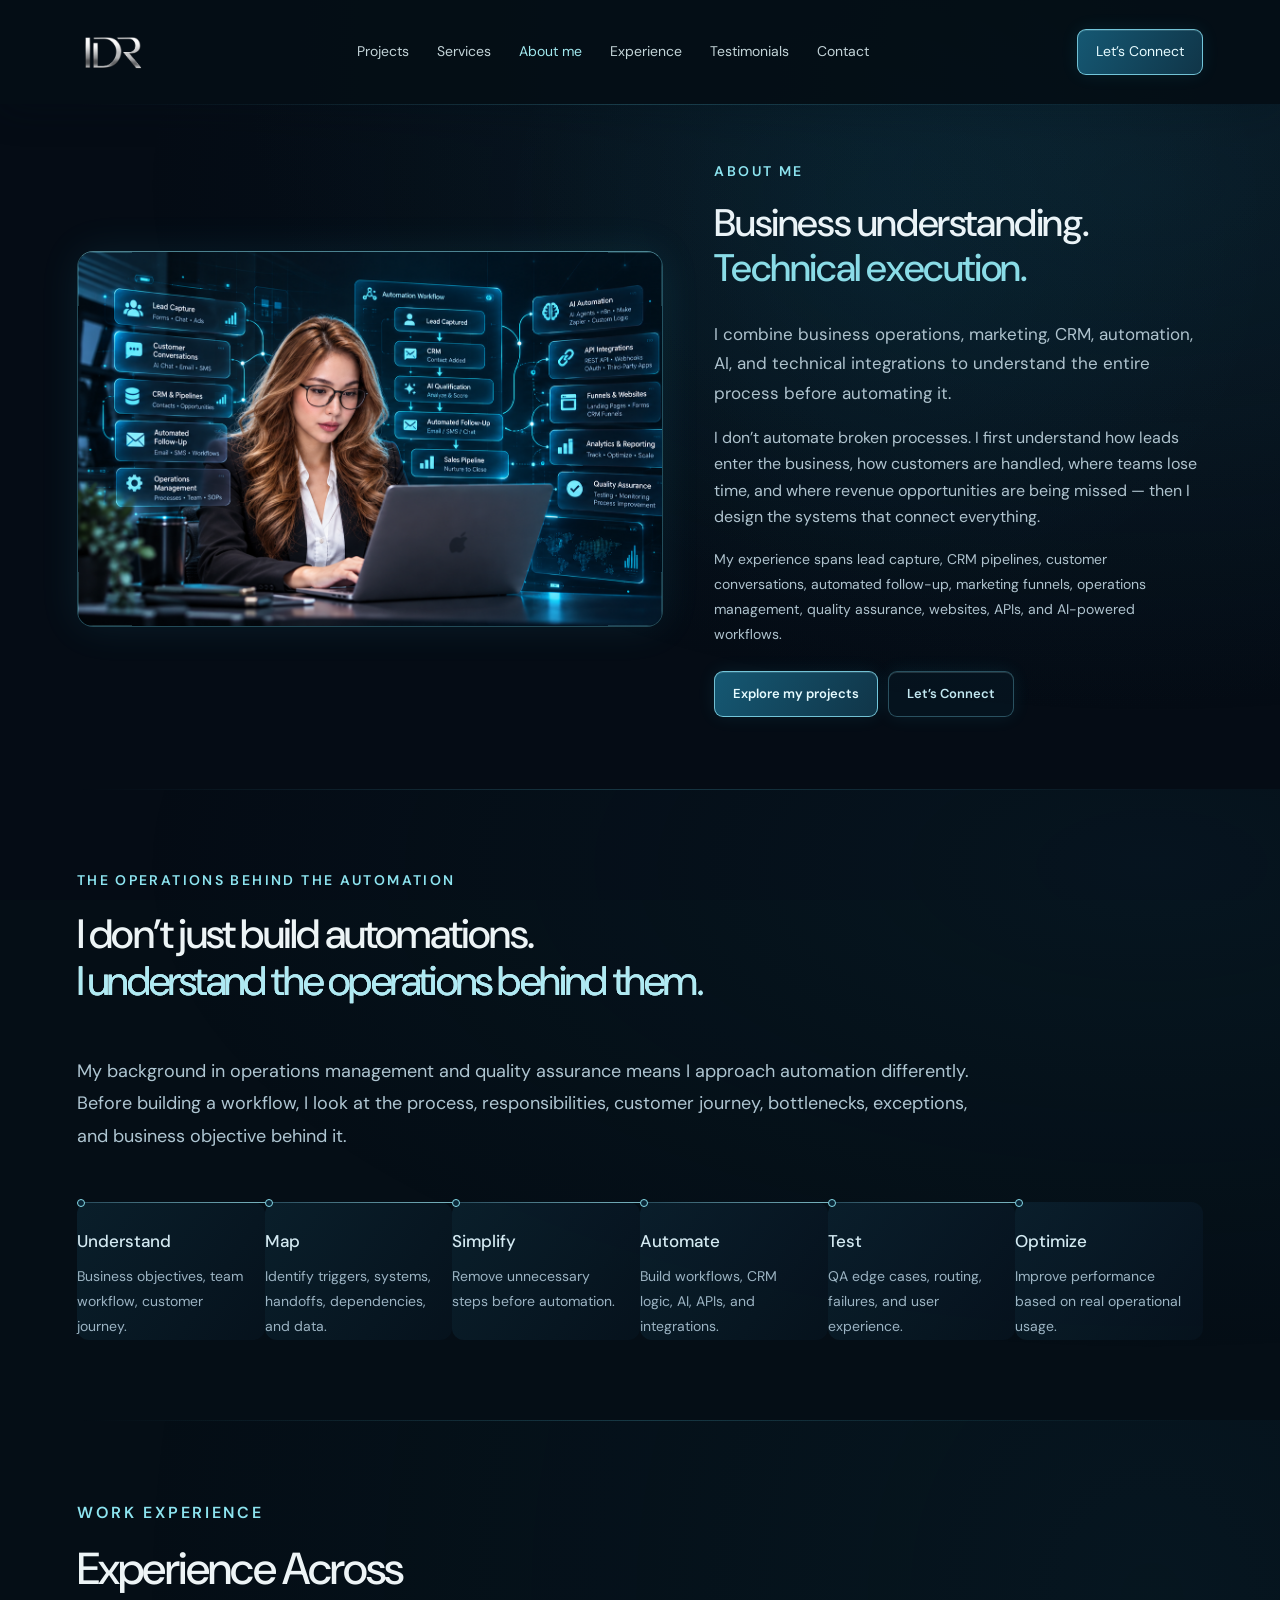
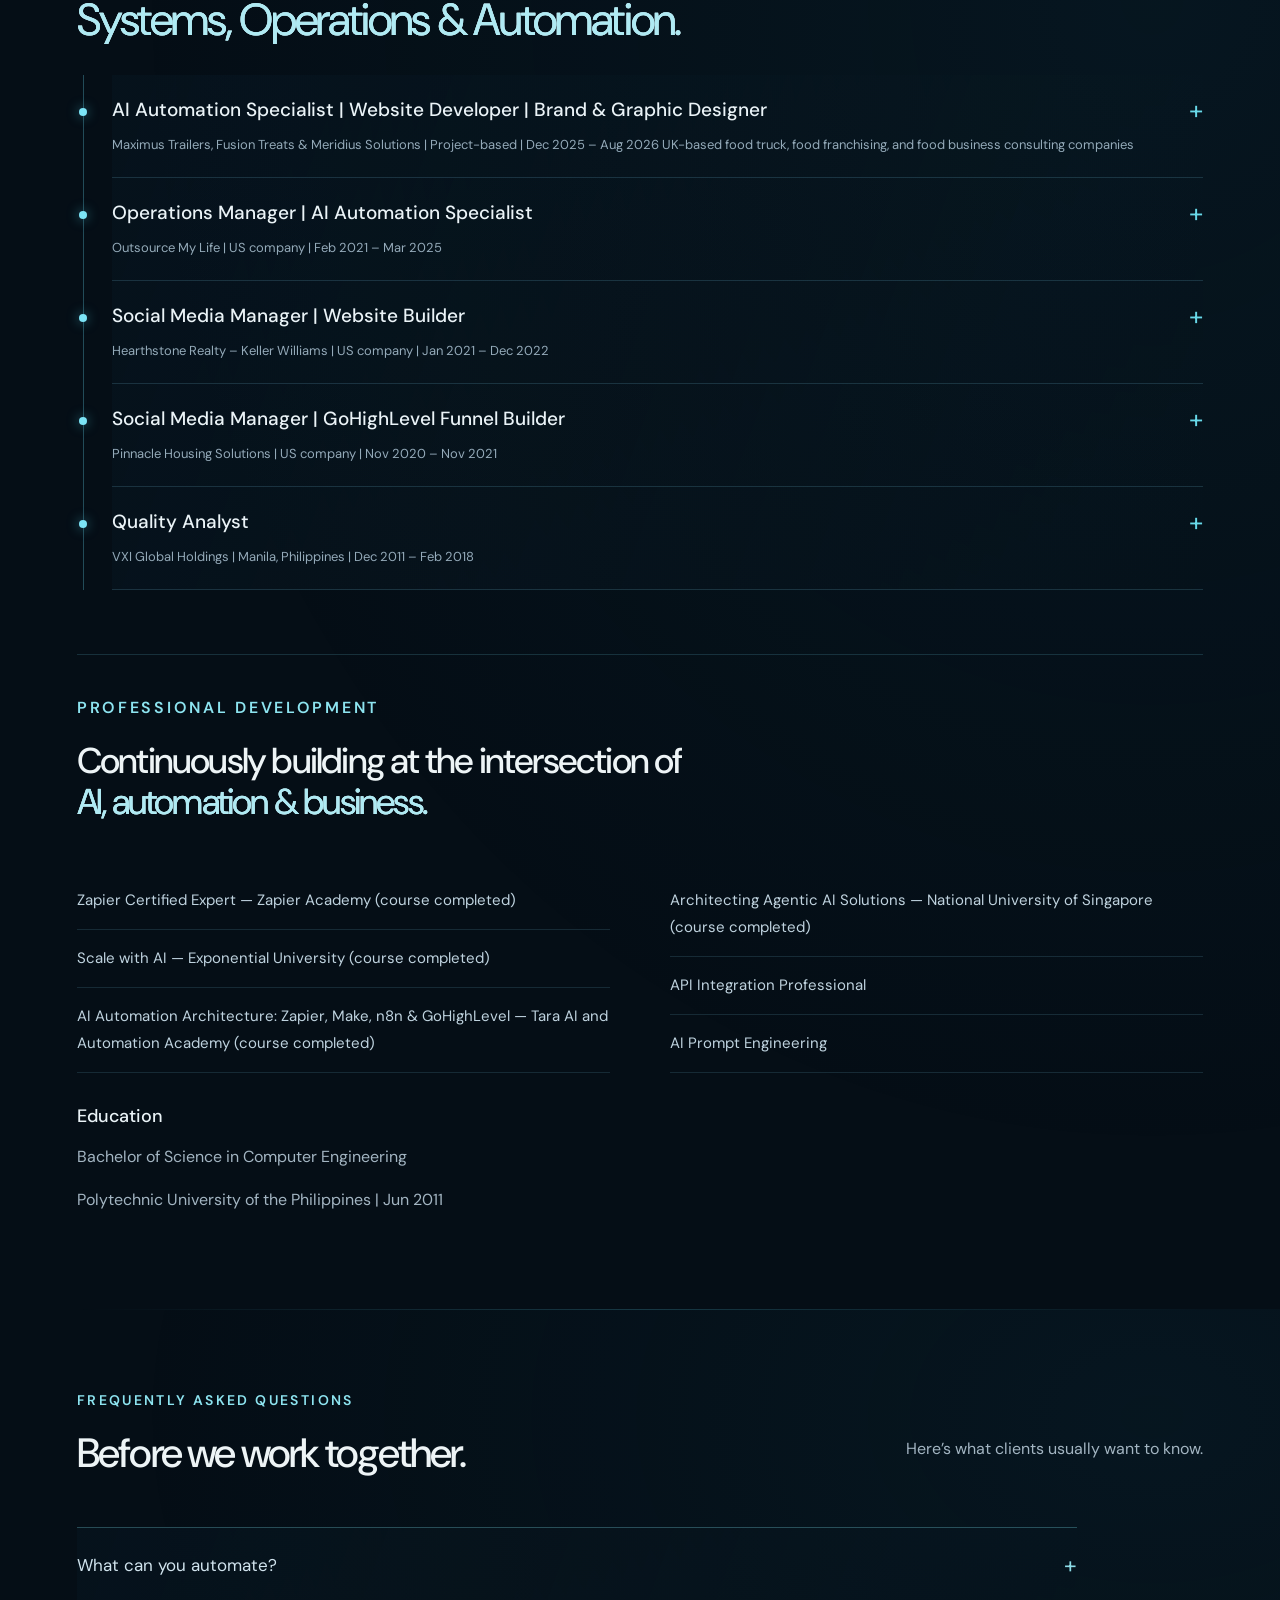
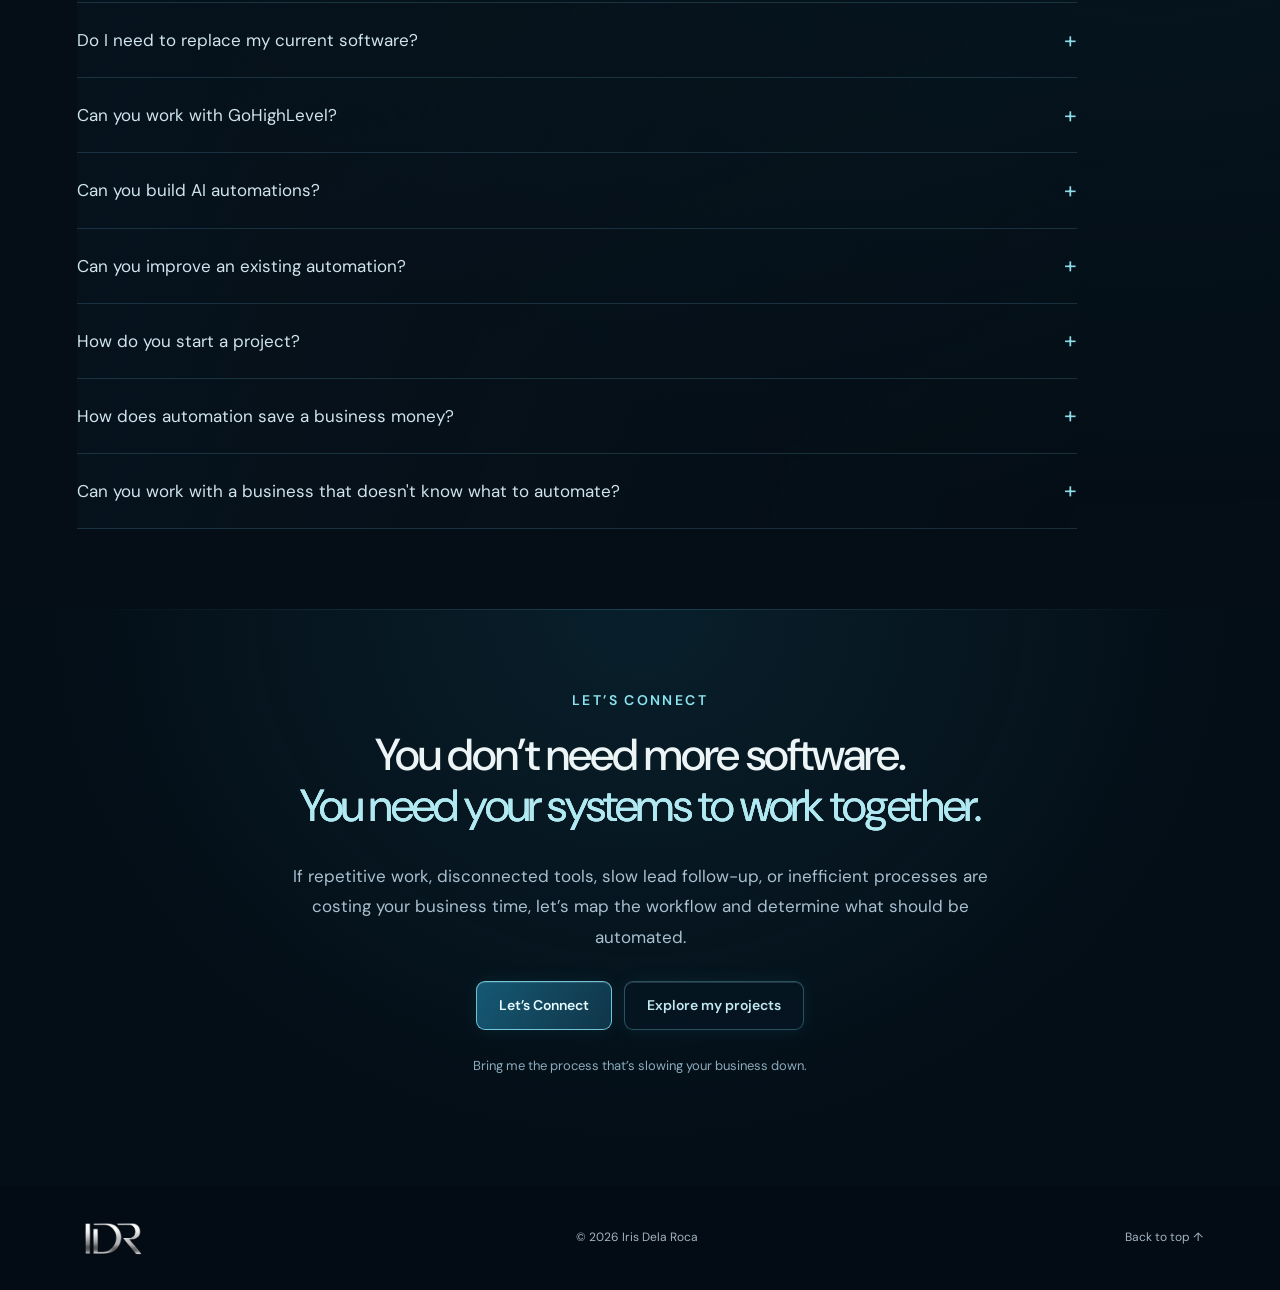
==== commit 692b0ecf: "Fix asset paths in about.html for root-level Render deployment" ====
--- a/about.html
+++ b/about.html
@@ -1 +1 @@
-<!doctype html><html lang="en"><head><meta charset="utf-8"><meta name="viewport" content="width=device-width,initial-scale=1"><meta name="theme-color" content="#030b16"><title>About Iris — Iris Dela Roca</title><meta name="description" content="Iris Dela Roca — AI & Workflow Automation Engineer. Explore AI agents, CRM workflows, API integrations, and business automation systems for US and UK clients."><link rel="icon" href="favicon.svg"><link rel="stylesheet" href="style.css?v=cyan-1"><link rel="stylesheet" href="effects.css?v=cyan-1"><link rel="stylesheet" href="hero-cinematic.css?v=3"><link rel="stylesheet" href="layout-refinement.css?v=7"><link rel="stylesheet" href="about-expansion.css?v=3"><link rel="stylesheet" href="connected-theme.css?v=1"></head><body class="about-route"><div class="ambient-scene" aria-hidden="true"><canvas id="neural-canvas"></canvas><div class="ambient-light"></div></div><a class="skip" href="#main">Skip to content</a><header><a class="signature brand-lockup" href="index.html" aria-label="Iris Dela Roca home"><img class="brand-logo" src="assets/idr-transparent.png" alt="" width="141" height="106"></a><nav aria-label="Main navigation"><a href="index.html#work">Projects</a><a href="index.html#services">Services</a><a href="about.html" aria-current="page">About me</a><a href="#experience">Experience</a><a href="index.html#testimonials">Testimonials</a><a href="index.html#contact">Contact</a></nav><a class="nav-contact" href="index.html#contact">Let’s Connect</a></header><main id="main" class="about-page"><section class="about-live-layout" aria-labelledby="about-page-title"><div class="about-art-crop"><div class="corner-signals" aria-hidden="true"><i></i><i></i><i></i><i></i></div><img src="assets/about-iris-full.png" alt="Iris working at her laptop, surrounded by connected automation and business workflow diagrams" width="1991" height="790" fetchpriority="high"></div><div class="about-live-copy"><p class="eyebrow">ABOUT ME</p><h1 id="about-page-title">Business understanding.<br><span>Technical execution.</span></h1><p class="lead">I combine business operations, marketing, CRM, automation, AI, and technical integrations to understand the entire process before automating it.</p><p>I don’t automate broken processes. I first understand how leads enter the business, how customers are handled, where teams lose time, and where revenue opportunities are being missed — then I design the systems that connect everything.</p><p class="about-experience-note">My experience spans lead capture, CRM pipelines, customer conversations, automated follow-up, marketing funnels, operations management, quality assurance, websites, APIs, and AI-powered workflows.</p><div class="actions"><a class="button" href="index.html#work">Explore my projects</a><a class="button secondary" href="index.html#contact">Let’s Connect</a></div></div></section><section id="about-difference" class="section about-difference"><div class="section-heading"><div><p class="eyebrow">THE OPERATIONS BEHIND THE AUTOMATION</p><h2>I don’t just build automations.<br><em>I understand the operations behind them.</em></h2></div></div><p class="difference-copy">My background in operations management and quality assurance means I approach automation differently. Before building a workflow, I look at the process, responsibilities, customer journey, bottlenecks, exceptions, and business objective behind it.</p><ol class="method-flow"><li><span class="method-node" aria-hidden="true"></span><h3>Understand</h3><p>Business objectives, team workflow, customer journey.</p></li><li><span class="method-node" aria-hidden="true"></span><h3>Map</h3><p>Identify triggers, systems, handoffs, dependencies, and data.</p></li><li><span class="method-node" aria-hidden="true"></span><h3>Simplify</h3><p>Remove unnecessary steps before automation.</p></li><li><span class="method-node" aria-hidden="true"></span><h3>Automate</h3><p>Build workflows, CRM logic, AI, APIs, and integrations.</p></li><li><span class="method-node" aria-hidden="true"></span><h3>Test</h3><p>QA edge cases, routing, failures, and user experience.</p></li><li><span class="method-node" aria-hidden="true"></span><h3>Optimize</h3><p>Improve performance based on real operational usage.</p></li></ol></section><section id="experience" class="section"><p class="eyebrow">WORK EXPERIENCE</p><h2>Experience Across<br><em>Systems, Operations &amp; Automation.</em></h2><div class="timeline"><details class="experience"><summary><span><h3>AI Automation Specialist | Website Developer | Brand &amp; Graphic Designer</h3><p>Maximus Trailers, Fusion Treats &amp; Meridius Solutions | Project-based | Dec 2025 – Aug 2026 UK-based food truck, food franchising, and food business consulting companies</p></span><span class="plus">+</span></summary><ul><li>Engaged by the founder of three UK-based businesses to deliver website development, brand design, marketing collateral, and CRM automation solutions.</li><li>Developed the Meridius Solutions website and created its logo and branded marketing materials for a franchise exhibition in London.</li><li>Designed business cards, banners, brochures, and flyers to support food business branding, franchise promotions, and marketing campaigns.</li><li>Configured GoHighLevel lead-capture and automated follow-up workflows to support customer inquiry management.</li><li>Delivered website, design, and automation projects during a UK engagement that included on-site work in Nottingham.</li></ul></details><details class="experience" ><summary><span><h3>Operations Manager | AI Automation Specialist</h3><p>Outsource My Life | US company | Feb 2021 – Mar 2025</p></span><span class="plus">+</span></summary><ul><li>Administered GoHighLevel and Podio CRM infrastructure for a 15-agent team, supporting contact management, pipeline tracking, and automated follow-up.</li><li>Built automated lead-capture and multi-channel follow-up workflows across email, SMS, calls, and messaging for real estate lead generation.</li><li>Configured GoHighLevel calendars, forms, funnels, and workflows to support lead management and customer onboarding.</li><li>Managed ClickUp task boards and coordinated team onboarding, contracts, and training schedules.</li><li>Oversaw payroll, invoicing, operational data monitoring, transaction deadlines, and document submissions.</li><li>Coordinated client status updates, agent meetings, and action items.</li></ul></details><details class="experience" ><summary><span><h3>Social Media Manager | Website Builder</h3><p>Hearthstone Realty – Keller Williams | US company | Jan 2021 – Dec 2022</p></span><span class="plus">+</span></summary><ul><li>Developed and maintained the company website, including property listings, branding, and lead-capture forms.</li><li>Managed Facebook, Instagram, and LinkedIn content, producing branded visual assets for real estate marketing and property promotions.</li><li>Coordinated digital marketing campaigns across social and web channels to support engagement and inbound inquiries.</li></ul></details><details class="experience" ><summary><span><h3>Social Media Manager | GoHighLevel Funnel Builder</h3><p>Pinnacle Housing Solutions | US company | Nov 2020 – Nov 2021</p></span><span class="plus">+</span></summary><ul><li>Built GoHighLevel funnels and automated lead-capture workflows to convert web-form and Facebook inquiries into managed buyer records.</li><li>Maintained contact and transaction data across Podio and other CRM systems.</li><li>Managed social media content and designed branded marketing materials.</li><li>Supported outbound calling and messaging campaigns using Mojo Dialer, Batch Dialer, and Lead Sherpa.</li><li>Coordinated buyer communications, appointments, transaction documentation, and follow-up activities.</li></ul></details><details class="experience" ><summary><span><h3>Quality Analyst</h3><p>VXI Global Holdings | Manila, Philippines | Dec 2011 – Feb 2018</p></span><span class="plus">+</span></summary><ul><li>Analyzed quality and performance trends, investigated process issues, and recommended corrective actions.</li><li>Provided feedback to product teams to support improvements in user experience.</li></ul></details></div><div id="professional-development" class="about-learning experience-learning"><div class="section-heading"><div><p class="eyebrow">PROFESSIONAL DEVELOPMENT</p><h2>Continuously building at the intersection of<br><em>AI, automation &amp; business.</em></h2></div></div><ul><li>Zapier Certified Expert — Zapier Academy (course completed)</li><li>Scale with AI — Exponential University (course completed)</li><li>AI Automation Architecture: Zapier, Make, n8n &amp; GoHighLevel — Tara AI and Automation Academy (course completed)</li><li>Architecting Agentic AI Solutions — National University of Singapore (course completed)</li><li>API Integration Professional</li><li>AI Prompt Engineering</li></ul><div><h3>Education</h3><p>Bachelor of Science in Computer Engineering</p><p class="muted">Polytechnic University of the Philippines | Jun 2011</p></div></div></section><section id="about-faq" class="section about-faq"><div class="section-heading"><div><p class="eyebrow">FREQUENTLY ASKED QUESTIONS</p><h2>Before we work together.</h2></div><p>Here’s what clients usually want to know.</p></div><div class="faq-list"><details><summary>What can you automate?<span aria-hidden="true">+</span></summary><div><p>I can automate lead capture, follow-up, CRM updates, notifications, customer communications, task routing, onboarding, marketing workflows, data synchronization, reporting processes, and many repetitive operational tasks. The exact architecture depends on how your business currently operates.</p></div></details><details><summary>Do I need to replace my current software?<span aria-hidden="true">+</span></summary><div><p>Not necessarily. I first assess the tools you already use. When possible, I connect and improve your existing stack through native integrations, APIs, webhooks, Zapier, Make, n8n, or GoHighLevel instead of forcing unnecessary platform changes.</p></div></details><details><summary>Can you work with GoHighLevel?<span aria-hidden="true">+</span></summary><div><p>Yes. My GoHighLevel work includes CRM configuration, pipelines, workflows, lead capture, forms, funnels, calendars, contact management, automated email/SMS follow-up, and integrations with external systems.</p></div></details><details><summary>Can you build AI automations?<span aria-hidden="true">+</span></summary><div><p>Yes. I work with AI-powered workflows, AI agents, LLM-based systems, automated customer interactions, routing logic, and integrations connecting AI with business applications.</p></div></details><details><summary>Can you improve an existing automation?<span aria-hidden="true">+</span></summary><div><p>Yes. I can audit the current workflow, identify unnecessary steps, broken logic, duplicate actions, poor handoffs, missing error handling, and opportunities to simplify the architecture.</p></div></details><details><summary>How do you start a project?<span aria-hidden="true">+</span></summary><div><p>I start by understanding the business objective and current workflow. Then I map the process, identify automation opportunities, design the architecture, build the system, test edge cases, and refine it before deployment.</p></div></details><details><summary>How does automation save a business money?<span aria-hidden="true">+</span></summary><div><p>Automation reduces the time employees spend on repetitive administrative work, minimizes avoidable manual errors, improves response speed, and allows teams to focus on work that requires human judgment, selling, service, and strategy.</p></div></details><details><summary>Can you work with a business that doesn't know what to automate?<span aria-hidden="true">+</span></summary><div><p>Yes. You don't need to arrive with a technical specification. Show me how the business currently works, where your team spends time, and where problems occur. I can help identify processes that are strong candidates for automation.</p></div></details></div></section><section class="section about-final-cta"><p class="eyebrow">LET’S CONNECT</p><h2>You don’t need more software.<br><em>You need your systems to work together.</em></h2><p>If repetitive work, disconnected tools, slow lead follow-up, or inefficient processes are costing your business time, let’s map the workflow and determine what should be automated.</p><div class="actions"><a class="button" href="mailto:Irisdigitalcreatives@gmail.com?subject=Discovery%20Call%20Inquiry">Let’s Connect</a><a class="button secondary" href="index.html#work">Explore my projects</a></div><p class="cta-note">Bring me the process that’s slowing your business down.</p></section></main><footer><a class="signature brand-lockup" href="index.html" aria-label="Iris Dela Roca home"><img class="brand-logo" src="assets/idr-transparent.png" alt="" width="141" height="106"></a><p>© 2026 Iris Dela Roca</p><a href="index.html">Back to top ↑</a></footer><script src="effects.js?v=refined-2" defer></script><script src="about-motion.js" defer></script><script src="connected-theme.js" defer></script></body></html>+<!doctype html><html lang="en"><head><meta charset="utf-8"><meta name="viewport" content="width=device-width,initial-scale=1"><meta name="theme-color" content="#030b16"><title>About Iris — Iris Dela Roca</title><meta name="description" content="Iris Dela Roca — AI & Workflow Automation Engineer. Explore AI agents, CRM workflows, API integrations, and business automation systems for US and UK clients."><link rel="icon" href="favicon.svg"><link rel="stylesheet" href="style.css?v=cyan-1"><link rel="stylesheet" href="effects.css?v=cyan-1"><link rel="stylesheet" href="hero-cinematic.css?v=3"><link rel="stylesheet" href="layout-refinement.css?v=7"><link rel="stylesheet" href="about-expansion.css?v=3"><link rel="stylesheet" href="connected-theme.css?v=1"></head><body class="about-route"><div class="ambient-scene" aria-hidden="true"><canvas id="neural-canvas"></canvas><div class="ambient-light"></div></div><a class="skip" href="#main">Skip to content</a><header><a class="signature brand-lockup" href="index.html" aria-label="Iris Dela Roca home"><img class="brand-logo" src="idr-transparent.png" alt="" width="141" height="106"></a><nav aria-label="Main navigation"><a href="index.html#work">Projects</a><a href="index.html#services">Services</a><a href="about.html" aria-current="page">About me</a><a href="#experience">Experience</a><a href="index.html#testimonials">Testimonials</a><a href="index.html#contact">Contact</a></nav><a class="nav-contact" href="index.html#contact">Let’s Connect</a></header><main id="main" class="about-page"><section class="about-live-layout" aria-labelledby="about-page-title"><div class="about-art-crop"><div class="corner-signals" aria-hidden="true"><i></i><i></i><i></i><i></i></div><img src="about-iris-full.png" alt="Iris working at her laptop, surrounded by connected automation and business workflow diagrams" width="1991" height="790" fetchpriority="high"></div><div class="about-live-copy"><p class="eyebrow">ABOUT ME</p><h1 id="about-page-title">Business understanding.<br><span>Technical execution.</span></h1><p class="lead">I combine business operations, marketing, CRM, automation, AI, and technical integrations to understand the entire process before automating it.</p><p>I don’t automate broken processes. I first understand how leads enter the business, how customers are handled, where teams lose time, and where revenue opportunities are being missed — then I design the systems that connect everything.</p><p class="about-experience-note">My experience spans lead capture, CRM pipelines, customer conversations, automated follow-up, marketing funnels, operations management, quality assurance, websites, APIs, and AI-powered workflows.</p><div class="actions"><a class="button" href="index.html#work">Explore my projects</a><a class="button secondary" href="index.html#contact">Let’s Connect</a></div></div></section><section id="about-difference" class="section about-difference"><div class="section-heading"><div><p class="eyebrow">THE OPERATIONS BEHIND THE AUTOMATION</p><h2>I don’t just build automations.<br><em>I understand the operations behind them.</em></h2></div></div><p class="difference-copy">My background in operations management and quality assurance means I approach automation differently. Before building a workflow, I look at the process, responsibilities, customer journey, bottlenecks, exceptions, and business objective behind it.</p><ol class="method-flow"><li><span class="method-node" aria-hidden="true"></span><h3>Understand</h3><p>Business objectives, team workflow, customer journey.</p></li><li><span class="method-node" aria-hidden="true"></span><h3>Map</h3><p>Identify triggers, systems, handoffs, dependencies, and data.</p></li><li><span class="method-node" aria-hidden="true"></span><h3>Simplify</h3><p>Remove unnecessary steps before automation.</p></li><li><span class="method-node" aria-hidden="true"></span><h3>Automate</h3><p>Build workflows, CRM logic, AI, APIs, and integrations.</p></li><li><span class="method-node" aria-hidden="true"></span><h3>Test</h3><p>QA edge cases, routing, failures, and user experience.</p></li><li><span class="method-node" aria-hidden="true"></span><h3>Optimize</h3><p>Improve performance based on real operational usage.</p></li></ol></section><section id="experience" class="section"><p class="eyebrow">WORK EXPERIENCE</p><h2>Experience Across<br><em>Systems, Operations &amp; Automation.</em></h2><div class="timeline"><details class="experience"><summary><span><h3>AI Automation Specialist | Website Developer | Brand &amp; Graphic Designer</h3><p>Maximus Trailers, Fusion Treats &amp; Meridius Solutions | Project-based | Dec 2025 – Aug 2026 UK-based food truck, food franchising, and food business consulting companies</p></span><span class="plus">+</span></summary><ul><li>Engaged by the founder of three UK-based businesses to deliver website development, brand design, marketing collateral, and CRM automation solutions.</li><li>Developed the Meridius Solutions website and created its logo and branded marketing materials for a franchise exhibition in London.</li><li>Designed business cards, banners, brochures, and flyers to support food business branding, franchise promotions, and marketing campaigns.</li><li>Configured GoHighLevel lead-capture and automated follow-up workflows to support customer inquiry management.</li><li>Delivered website, design, and automation projects during a UK engagement that included on-site work in Nottingham.</li></ul></details><details class="experience" ><summary><span><h3>Operations Manager | AI Automation Specialist</h3><p>Outsource My Life | US company | Feb 2021 – Mar 2025</p></span><span class="plus">+</span></summary><ul><li>Administered GoHighLevel and Podio CRM infrastructure for a 15-agent team, supporting contact management, pipeline tracking, and automated follow-up.</li><li>Built automated lead-capture and multi-channel follow-up workflows across email, SMS, calls, and messaging for real estate lead generation.</li><li>Configured GoHighLevel calendars, forms, funnels, and workflows to support lead management and customer onboarding.</li><li>Managed ClickUp task boards and coordinated team onboarding, contracts, and training schedules.</li><li>Oversaw payroll, invoicing, operational data monitoring, transaction deadlines, and document submissions.</li><li>Coordinated client status updates, agent meetings, and action items.</li></ul></details><details class="experience" ><summary><span><h3>Social Media Manager | Website Builder</h3><p>Hearthstone Realty – Keller Williams | US company | Jan 2021 – Dec 2022</p></span><span class="plus">+</span></summary><ul><li>Developed and maintained the company website, including property listings, branding, and lead-capture forms.</li><li>Managed Facebook, Instagram, and LinkedIn content, producing branded visual assets for real estate marketing and property promotions.</li><li>Coordinated digital marketing campaigns across social and web channels to support engagement and inbound inquiries.</li></ul></details><details class="experience" ><summary><span><h3>Social Media Manager | GoHighLevel Funnel Builder</h3><p>Pinnacle Housing Solutions | US company | Nov 2020 – Nov 2021</p></span><span class="plus">+</span></summary><ul><li>Built GoHighLevel funnels and automated lead-capture workflows to convert web-form and Facebook inquiries into managed buyer records.</li><li>Maintained contact and transaction data across Podio and other CRM systems.</li><li>Managed social media content and designed branded marketing materials.</li><li>Supported outbound calling and messaging campaigns using Mojo Dialer, Batch Dialer, and Lead Sherpa.</li><li>Coordinated buyer communications, appointments, transaction documentation, and follow-up activities.</li></ul></details><details class="experience" ><summary><span><h3>Quality Analyst</h3><p>VXI Global Holdings | Manila, Philippines | Dec 2011 – Feb 2018</p></span><span class="plus">+</span></summary><ul><li>Analyzed quality and performance trends, investigated process issues, and recommended corrective actions.</li><li>Provided feedback to product teams to support improvements in user experience.</li></ul></details></div><div id="professional-development" class="about-learning experience-learning"><div class="section-heading"><div><p class="eyebrow">PROFESSIONAL DEVELOPMENT</p><h2>Continuously building at the intersection of<br><em>AI, automation &amp; business.</em></h2></div></div><ul><li>Zapier Certified Expert — Zapier Academy (course completed)</li><li>Scale with AI — Exponential University (course completed)</li><li>AI Automation Architecture: Zapier, Make, n8n &amp; GoHighLevel — Tara AI and Automation Academy (course completed)</li><li>Architecting Agentic AI Solutions — National University of Singapore (course completed)</li><li>API Integration Professional</li><li>AI Prompt Engineering</li></ul><div><h3>Education</h3><p>Bachelor of Science in Computer Engineering</p><p class="muted">Polytechnic University of the Philippines | Jun 2011</p></div></div></section><section id="about-faq" class="section about-faq"><div class="section-heading"><div><p class="eyebrow">FREQUENTLY ASKED QUESTIONS</p><h2>Before we work together.</h2></div><p>Here’s what clients usually want to know.</p></div><div class="faq-list"><details><summary>What can you automate?<span aria-hidden="true">+</span></summary><div><p>I can automate lead capture, follow-up, CRM updates, notifications, customer communications, task routing, onboarding, marketing workflows, data synchronization, reporting processes, and many repetitive operational tasks. The exact architecture depends on how your business currently operates.</p></div></details><details><summary>Do I need to replace my current software?<span aria-hidden="true">+</span></summary><div><p>Not necessarily. I first assess the tools you already use. When possible, I connect and improve your existing stack through native integrations, APIs, webhooks, Zapier, Make, n8n, or GoHighLevel instead of forcing unnecessary platform changes.</p></div></details><details><summary>Can you work with GoHighLevel?<span aria-hidden="true">+</span></summary><div><p>Yes. My GoHighLevel work includes CRM configuration, pipelines, workflows, lead capture, forms, funnels, calendars, contact management, automated email/SMS follow-up, and integrations with external systems.</p></div></details><details><summary>Can you build AI automations?<span aria-hidden="true">+</span></summary><div><p>Yes. I work with AI-powered workflows, AI agents, LLM-based systems, automated customer interactions, routing logic, and integrations connecting AI with business applications.</p></div></details><details><summary>Can you improve an existing automation?<span aria-hidden="true">+</span></summary><div><p>Yes. I can audit the current workflow, identify unnecessary steps, broken logic, duplicate actions, poor handoffs, missing error handling, and opportunities to simplify the architecture.</p></div></details><details><summary>How do you start a project?<span aria-hidden="true">+</span></summary><div><p>I start by understanding the business objective and current workflow. Then I map the process, identify automation opportunities, design the architecture, build the system, test edge cases, and refine it before deployment.</p></div></details><details><summary>How does automation save a business money?<span aria-hidden="true">+</span></summary><div><p>Automation reduces the time employees spend on repetitive administrative work, minimizes avoidable manual errors, improves response speed, and allows teams to focus on work that requires human judgment, selling, service, and strategy.</p></div></details><details><summary>Can you work with a business that doesn't know what to automate?<span aria-hidden="true">+</span></summary><div><p>Yes. You don't need to arrive with a technical specification. Show me how the business currently works, where your team spends time, and where problems occur. I can help identify processes that are strong candidates for automation.</p></div></details></div></section><section class="section about-final-cta"><p class="eyebrow">LET’S CONNECT</p><h2>You don’t need more software.<br><em>You need your systems to work together.</em></h2><p>If repetitive work, disconnected tools, slow lead follow-up, or inefficient processes are costing your business time, let’s map the workflow and determine what should be automated.</p><div class="actions"><a class="button" href="mailto:Irisdigitalcreatives@gmail.com?subject=Discovery%20Call%20Inquiry">Let’s Connect</a><a class="button secondary" href="index.html#work">Explore my projects</a></div><p class="cta-note">Bring me the process that’s slowing your business down.</p></section></main><footer><a class="signature brand-lockup" href="index.html" aria-label="Iris Dela Roca home"><img class="brand-logo" src="idr-transparent.png" alt="" width="141" height="106"></a><p>© 2026 Iris Dela Roca</p><a href="index.html">Back to top ↑</a></footer><script src="effects.js?v=refined-2" defer></script><script src="about-motion.js" defer></script><script src="connected-theme.js" defer></script></body></html>
